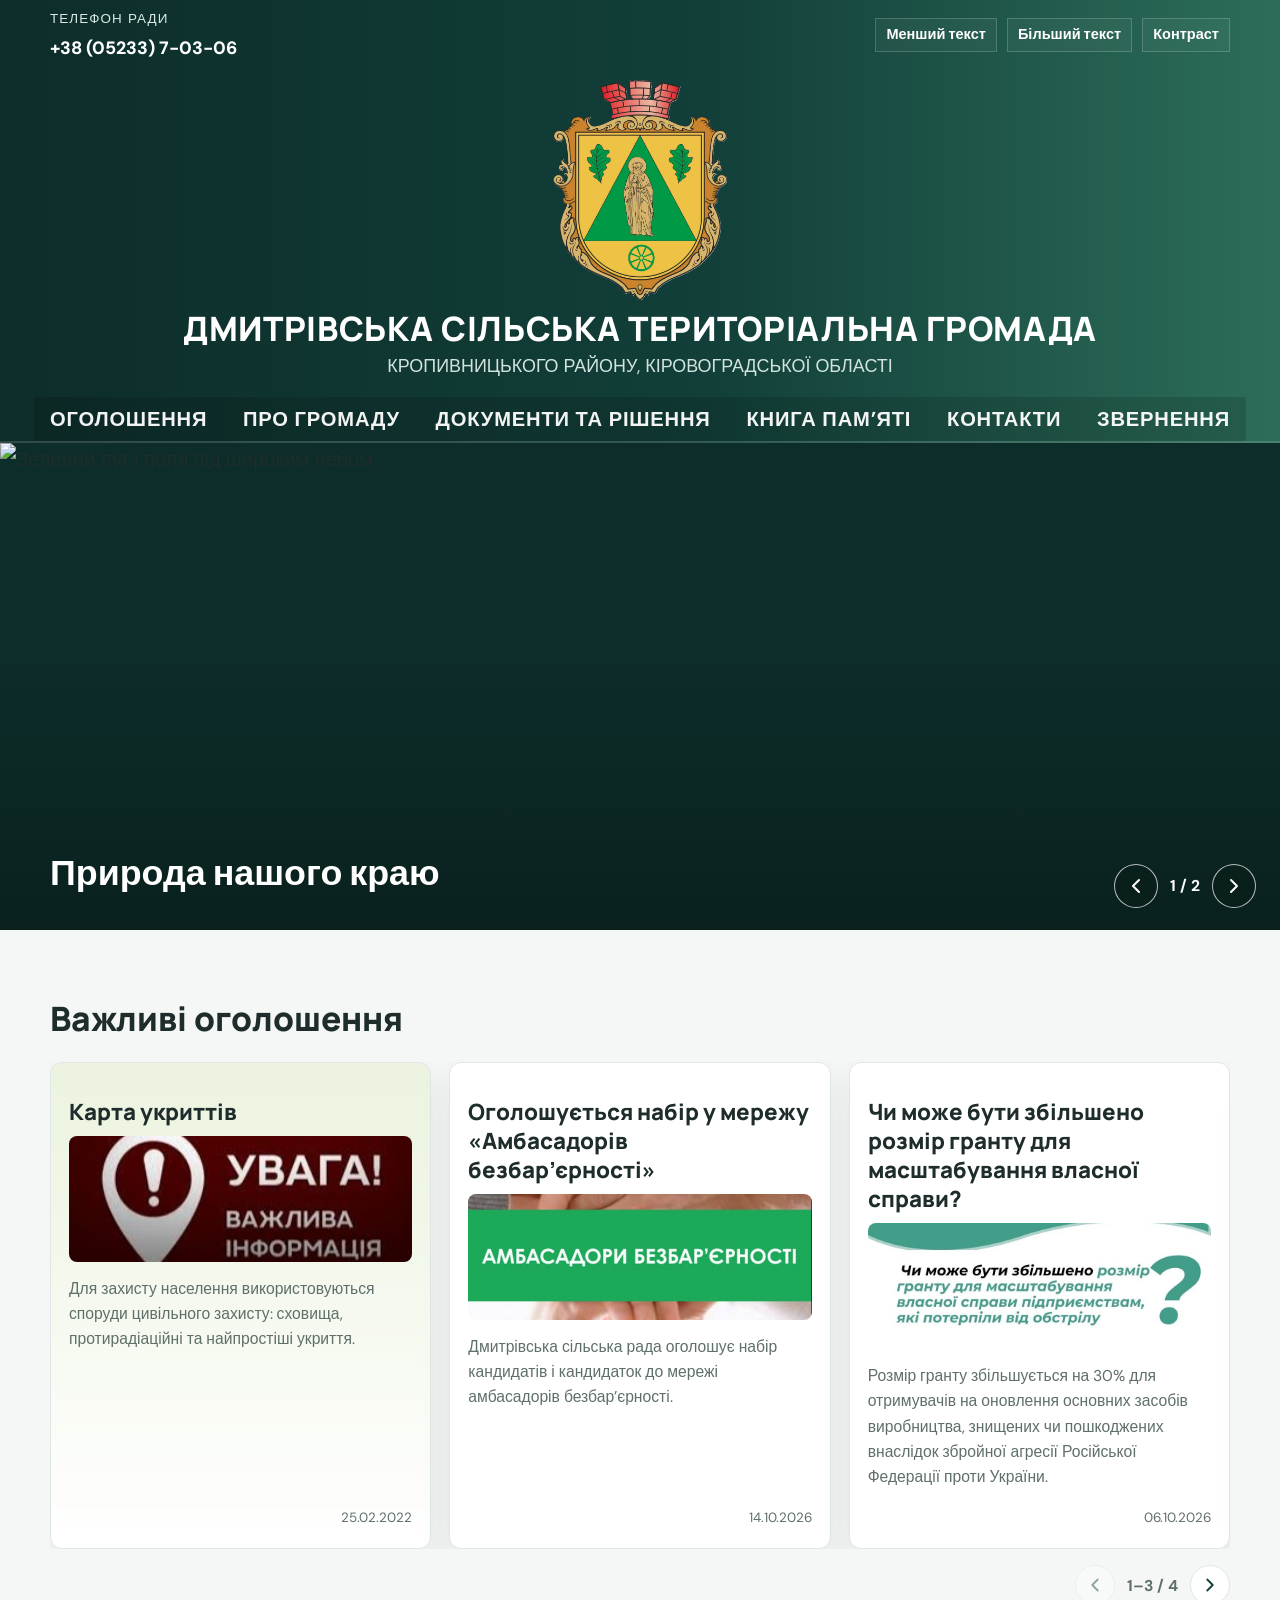
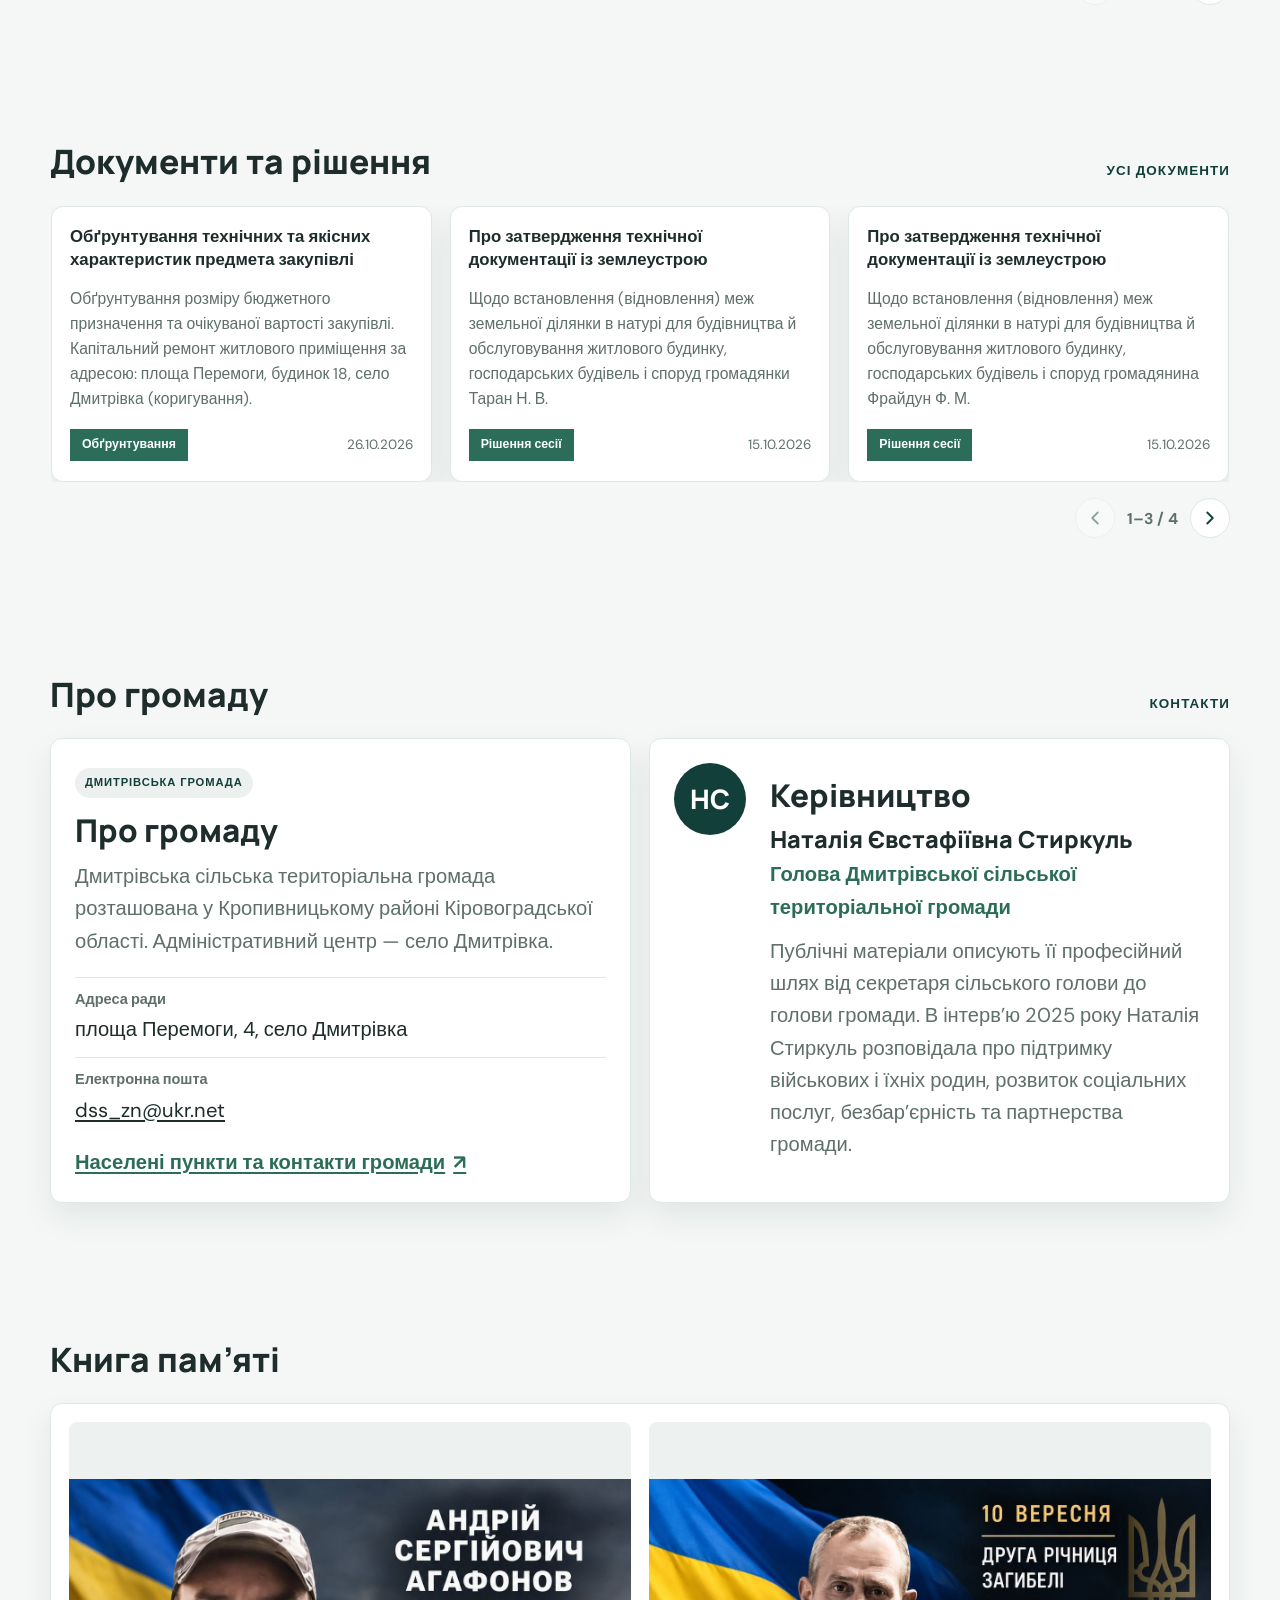
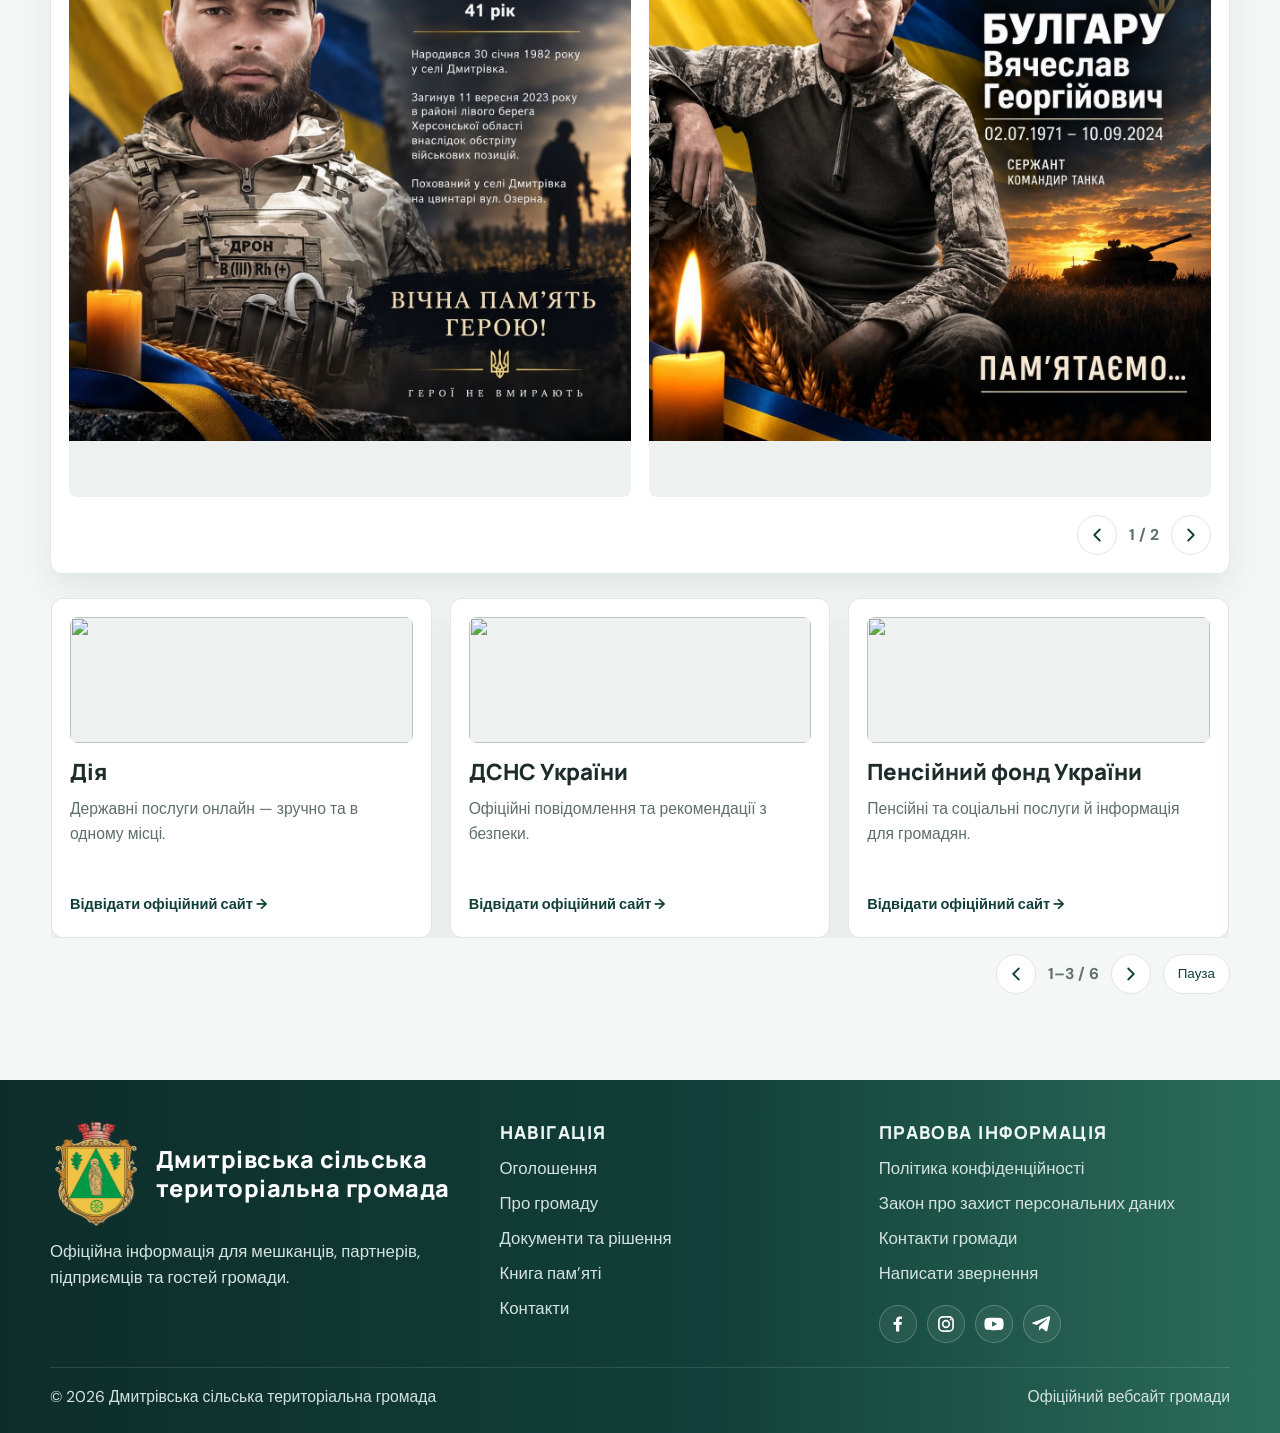
==== index.html @ 6356c4d6 "Update community website and contacts page Co-authored-by: Copilot <223556219+Copilot@users.noreply." ====
<!doctype html>
<html lang="uk">
<head>
  <meta charset="utf-8">
  <meta name="viewport" content="width=device-width, initial-scale=1">
  <meta name="theme-color" content="#123f39">
  <meta name="description" content="Офіційний вебсайт Дмитрівської сільської територіальної громади: новини, послуги, документи, звернення громадян та контакти.">
  <title>Дмитрівська сільська територіальна громада</title>
  <link rel="preconnect" href="https://fonts.googleapis.com">
  <link rel="preconnect" href="https://fonts.gstatic.com" crossorigin>
  <link href="https://fonts.googleapis.com/css2?family=DM+Sans:wght@400;500;700;800&family=Manrope:wght@700;800&display=swap" rel="stylesheet">
  <link rel="stylesheet" href="styles.css">
</head>
<body>
  <a class="skip-link" href="#main-content">Перейти до основного вмісту</a>

  <header class="site-header" role="banner">
    <div class="topbar" aria-label="Панель доступності та контактів">
      <div class="container topbar-inner">
        <div class="header-contact" aria-label="Контакти сільської ради">
          <small>Телефон ради</small>
          <a href="tel:+380523370306">+38 (05233) 7-03-06</a>
        </div>
        <div class="topbar-tools" aria-label="Налаштування доступності">
          <button class="topbar-btn" type="button" data-font-action="decrease" aria-label="Зменшити текст">Менший текст</button>
          <button class="topbar-btn" type="button" data-font-action="increase" aria-label="Збільшити текст">Більший текст</button>
          <button class="topbar-btn" type="button" data-contrast-toggle aria-label="Увімкнути або вимкнути контрастний режим" aria-pressed="false">Контраст</button>
        </div>
      </div>
    </div>

    <div class="container header-inner">
      <a class="brand" href="#main-content" aria-label="Головна сторінка Дмитрівської сільської територіальної громади">
        <img class="brand-logo" src="logo%203.png" alt="Герб Дмитрівської сільської територіальної громади">
        <span class="brand-text">
          <span class="brand-name">Дмитрівська сільська територіальна громада</span>
          <span class="brand-caption">Кропивницького району, Кіровоградської області</span>
        </span>
      </a>

      <nav class="main-nav" aria-label="Головна навігація" id="main-nav">
        <button class="nav-toggle" type="button" aria-expanded="false" aria-controls="site-menu" aria-label="Відкрити меню навігації">Меню</button>
        <ul class="nav-list" id="site-menu">
          <li><a href="#announcements">Оголошення</a></li>
          <li><a href="#about">Про громаду</a></li>
          <li><a href="#documents">Документи та рішення</a></li>
          <li><a href="#memory">Книга пам’яті</a></li>
          <li><a href="contacts.html">Контакти</a></li>
          <li><a href="mailto:dss_zn@ukr.net?subject=Звернення%20до%20громади">Звернення</a></li>
        </ul>
      </nav>
    </div>
  </header>

  <main id="main-content">
    <section class="photo-slider" aria-label="Фотографії природи" aria-roledescription="карусель">
      <div class="photo-slider-slides">
        <figure class="photo-slide" role="group" aria-roledescription="слайд" aria-label="1 з 2">
          <img src="https://images.unsplash.com/photo-1500382017468-9049fed747ef?auto=format&fit=crop&w=2400&q=85" alt="Зелений луг і поля під широким небом">
          <figcaption>Природа нашого краю</figcaption>
        </figure>
        <figure class="photo-slide" role="group" aria-roledescription="слайд" aria-label="2 з 2" hidden>
          <img src="https://images.unsplash.com/photo-1470770841072-f978cf4d019e?auto=format&fit=crop&w=2400&q=85" alt="Гірське озеро серед зелених схилів і лісу">
          <figcaption>Краєвиди України</figcaption>
        </figure>
      </div>
      <div class="photo-slider-controls">
        <button class="photo-slider-button" type="button" data-slide-direction="-1" aria-label="Попереднє фото">
          <svg viewBox="0 0 24 24" aria-hidden="true"><path d="m15 18-6-6 6-6"/></svg>
        </button>
        <span class="photo-slider-status" aria-live="polite">1 / 2</span>
        <button class="photo-slider-button" type="button" data-slide-direction="1" aria-label="Наступне фото">
          <svg viewBox="0 0 24 24" aria-hidden="true"><path d="m9 18 6-6-6-6"/></svg>
        </button>
      </div>
    </section>

    <section class="section" id="announcements" aria-labelledby="announcements-title">
      <div class="container">
        <div class="section-heading">
          <h2 id="announcements-title">Важливі оголошення</h2>
        </div>

        <div class="notice-carousel" role="region" aria-label="Важливі оголошення" aria-roledescription="карусель">
          <div class="notice-grid">
            <article class="notice-card featured" role="group" aria-roledescription="слайд" aria-label="Оголошення 1 з 4">
              <h3>Карта укриттів</h3>
              <img class="notice-image" src="Фото%20важливі%20оголошення/Карта%20укритів.png" alt="Важлива інформація про укриття">
              <p>Для захисту населення використовуються споруди цивільного захисту: сховища, протирадіаційні та найпростіші укриття.</p>
              <time class="notice-date" datetime="2022-02-25">25.02.2022</time>
            </article>

            <article class="notice-card" role="group" aria-roledescription="слайд" aria-label="Оголошення 2 з 4">
              <h3>Оголошується набір у мережу «Амбасадорів безбар’єрності»</h3>
              <img class="notice-image" src="Фото%20важливі%20оголошення/Амбасадори%20безбар%27єрності.png" alt="Амбасадори безбар’єрності">
              <p>Дмитрівська сільська рада оголошує набір кандидатів і кандидаток до мережі амбасадорів безбар’єрності.</p>
              <time class="notice-date" datetime="2026-10-14">14.10.2026</time>
            </article>

            <article class="notice-card" role="group" aria-roledescription="слайд" aria-label="Оголошення 3 з 4">
              <h3>Чи може бути збільшено розмір гранту для масштабування власної справи?</h3>
              <img class="notice-image" src="Фото%20важливі%20оголошення/Розмір%20гранту.png" alt="Інформація про збільшення розміру гранту">
              <p>Розмір гранту збільшується на 30% для отримувачів на оновлення основних засобів виробництва, знищених чи пошкоджених внаслідок збройної агресії Російської Федерації проти України.</p>
              <time class="notice-date" datetime="2026-10-06">06.10.2026</time>
            </article>

            <article class="notice-card" role="group" aria-roledescription="слайд" aria-label="Оголошення 4 з 4">
              <h3>З Днем учителя, дорогі освітяни!</h3>
              <img class="notice-image" src="Фото%20важливі%20оголошення/День%20учителя.png" alt="Освітяни громади до Дня вчителя">
              <p>Дякуємо за щоденну працю, професіоналізм, доброту, терпіння та турботу, які ви даруєте кожній дитині.</p>
              <time class="notice-date" datetime="2026-10-04">04.10.2026</time>
            </article>
          </div>
          <div class="notice-slider-controls" role="group" aria-label="Керування оголошеннями">
            <button class="notice-slider-button" type="button" data-notice-direction="-1" aria-label="Попередні оголошення">
              <svg viewBox="0 0 24 24" aria-hidden="true"><path d="m15 18-6-6 6-6"/></svg>
            </button>
            <span class="notice-slider-status" aria-live="polite"></span>
            <button class="notice-slider-button" type="button" data-notice-direction="1" aria-label="Наступні оголошення">
              <svg viewBox="0 0 24 24" aria-hidden="true"><path d="m9 18 6-6-6-6"/></svg>
            </button>
          </div>
        </div>
      </div>
    </section>

    <section class="section" id="documents" aria-labelledby="documents-title">
      <div class="container">
        <div class="section-heading">
          <h2 id="documents-title">Документи та рішення</h2>
          <a class="section-link" href="#document-list">Усі документи</a>
        </div>

        <div class="document-carousel" role="region" aria-label="Перелік документів та рішень" aria-roledescription="карусель">
          <div class="notice-grid document-grid" id="document-list">
            <article class="notice-card document-card">
              <h3>Обґрунтування технічних та якісних характеристик предмета закупівлі</h3>
              <p>Обґрунтування розміру бюджетного призначення та очікуваної вартості закупівлі. Капітальний ремонт житлового приміщення за адресою: площа Перемоги, будинок 18, село Дмитрівка (коригування).</p>
              <div class="document-card-footer">
                <span class="document-type">Обґрунтування</span>
                <time class="notice-date" datetime="2026-10-26">26.10.2026</time>
              </div>
            </article>

            <article class="notice-card document-card">
              <h3>Про затвердження технічної документації із землеустрою</h3>
              <p>Щодо встановлення (відновлення) меж земельної ділянки в натурі для будівництва й обслуговування житлового будинку, господарських будівель і споруд громадянки Таран Н. В.</p>
              <div class="document-card-footer">
                <span class="document-type">Рішення сесії</span>
                <time class="notice-date" datetime="2026-10-15">15.10.2026</time>
              </div>
            </article>

            <article class="notice-card document-card">
              <h3>Про затвердження технічної документації із землеустрою</h3>
              <p>Щодо встановлення (відновлення) меж земельної ділянки в натурі для будівництва й обслуговування житлового будинку, господарських будівель і споруд громадянина Фрайдун Ф. М.</p>
              <div class="document-card-footer">
                <span class="document-type">Рішення сесії</span>
                <time class="notice-date" datetime="2026-10-15">15.10.2026</time>
              </div>
            </article>

            <article class="notice-card document-card">
              <h3>Про затвердження технічної документації із землеустрою</h3>
              <p>Щодо встановлення (відновлення) меж земельної ділянки в натурі для будівництва й обслуговування житлового будинку, господарських будівель і споруд громадянина Ядвик А. О.</p>
              <div class="document-card-footer">
                <span class="document-type">Рішення сесії</span>
                <time class="notice-date" datetime="2026-10-15">15.10.2026</time>
              </div>
            </article>
          </div>
          <div class="notice-slider-controls" role="group" aria-label="Керування переліком документів">
            <button class="notice-slider-button" type="button" data-document-direction="-1" aria-label="Попередні документи">
              <svg viewBox="0 0 24 24" aria-hidden="true"><path d="m15 18-6-6 6-6"/></svg>
            </button>
            <span class="notice-slider-status" aria-live="polite" data-document-status></span>
            <button class="notice-slider-button" type="button" data-document-direction="1" aria-label="Наступні документи">
              <svg viewBox="0 0 24 24" aria-hidden="true"><path d="m9 18 6-6-6-6"/></svg>
            </button>
          </div>
        </div>
      </div>
    </section>

    <section class="section" id="about" aria-labelledby="about-title">
      <div class="container">
        <div class="section-heading">
          <h2 id="about-title">Про громаду</h2>
          <a class="section-link" href="contacts.html">Контакти</a>
        </div>

        <div class="lead-grid">
          <article class="lead-card community-card">
            <div class="lead-body">
              <span class="lead-badge">Дмитрівська громада</span>
              <h3>Про громаду</h3>
              <p>Дмитрівська сільська територіальна громада розташована у Кропивницькому районі Кіровоградської області. Адміністративний центр — село Дмитрівка.</p>
              <dl class="community-details">
                <div>
                  <dt>Адреса ради</dt>
                  <dd>площа Перемоги, 4, село Дмитрівка</dd>
                </div>
                <div>
                  <dt>Електронна пошта</dt>
                  <dd><a href="mailto:dss_zn@ukr.net">dss_zn@ukr.net</a></dd>
                </div>
              </dl>
              <a class="source-link" href="https://dmitrovka-otg.gov.ua/contacts" target="_blank" rel="noopener noreferrer">Населені пункти та контакти громади <span aria-hidden="true">↗</span></a>
            </div>
          </article>

          <article class="lead-card leader-card">
            <div class="leader-initials" aria-hidden="true">НС</div>
            <div class="lead-body">
              <h3>Керівництво</h3>
              <p class="leader-name">Наталія Євстафіївна Стиркуль</p>
              <p class="leader-title">Голова Дмитрівської сільської територіальної громади</p>
              <p>Публічні матеріали описують її професійний шлях від секретаря сільського голови до голови громади. В інтерв’ю 2025 року Наталія Стиркуль розповідала про підтримку військових і їхніх родин, розвиток соціальних послуг, безбар’єрність та партнерства громади.</p>
            </div>
          </article>
        </div>

      </div>
    </section>

    <section class="section memory-section" id="memory" aria-labelledby="memory-title">
      <div class="container">
        <div class="memory-content">
          <div class="section-heading">
            <h2 id="memory-title">Книга пам’яті</h2>
          </div>
          <div class="memory-carousel" role="region" aria-label="Книга пам’яті" aria-roledescription="карусель">
            <div class="memory-slides">
              <figure class="memory-slide" role="group" aria-roledescription="слайд" aria-label="1 з 4">
                <img src="Книга%20пам%27яті/Агафонов%20А.%20С..png?v=20261027" alt="Агафонов Андрій Сергійович — вічна пам’ять герою">
              </figure>
              <figure class="memory-slide" role="group" aria-roledescription="слайд" aria-label="2 з 4" hidden>
                <img src="Книга%20пам%27яті/Булгару%20В%20Г..png?v=20261027" alt="Булгару В’ячеслав Георгійович — пам’ятаємо">
              </figure>
              <figure class="memory-slide" role="group" aria-roledescription="слайд" aria-label="3 з 4" hidden>
                <img src="Книга%20пам%27яті/Лапковський%20Д.%20І..png?v=20261027" alt="Лапковський Дмитро Іванович — пам’ятаємо">
              </figure>
              <figure class="memory-slide" role="group" aria-roledescription="слайд" aria-label="4 з 4" hidden>
                <img src="Книга%20пам%27яті/Щур%20А.%20Л..png?v=20261027" alt="Щур Андрій Леонідович — світла пам’ять">
              </figure>
            </div>
            <div class="memory-controls" role="group" aria-label="Перемикання фотографій Книги пам’яті">
              <button class="memory-button" type="button" data-memory-direction="-1" aria-label="Попередня сторінка">
                <svg viewBox="0 0 24 24" aria-hidden="true"><path d="m15 18-6-6 6-6"/></svg>
              </button>
              <span class="memory-status" aria-live="polite">1 / 2</span>
              <button class="memory-button" type="button" data-memory-direction="1" aria-label="Наступна сторінка">
                <svg viewBox="0 0 24 24" aria-hidden="true"><path d="m9 18 6-6-6-6"/></svg>
              </button>
            </div>
          </div>
          <div class="public-service-carousel" role="region" aria-label="Державні організації та сервіси" aria-roledescription="карусель">
            <div class="notice-grid public-service-track">
              <a class="notice-card public-service-card" href="https://diia.gov.ua/" target="_blank" rel="noopener noreferrer" role="group" aria-label="1 з 4 — Дія">
                <img class="notice-image" src="https://images.unsplash.com/photo-1516321318423-f06f85e504b3?auto=format&fit=crop&w=700&q=80" alt="">
                <h3>Дія</h3>
                <p>Державні послуги онлайн — зручно та в одному місці.</p>
                <span class="public-service-link">Відвідати офіційний сайт →</span>
              </a>
              <a class="notice-card public-service-card" href="https://dsns.gov.ua/" target="_blank" rel="noopener noreferrer" role="group" aria-label="2 з 4 — ДСНС України">
                <img class="notice-image" src="https://images.unsplash.com/photo-1516937941344-00b4e0337589?auto=format&fit=crop&w=700&q=80" alt="">
                <h3>ДСНС України</h3>
                <p>Офіційні повідомлення та рекомендації з безпеки.</p>
                <span class="public-service-link">Відвідати офіційний сайт →</span>
              </a>
              <a class="notice-card public-service-card" href="https://www.pfu.gov.ua/" target="_blank" rel="noopener noreferrer" role="group" aria-label="3 з 4 — Пенсійний фонд України">
                <img class="notice-image" src="https://images.unsplash.com/photo-1529156069898-49953e39b3ac?auto=format&fit=crop&w=700&q=80" alt="">
                <h3>Пенсійний фонд України</h3>
                <p>Пенсійні та соціальні послуги й інформація для громадян.</p>
                <span class="public-service-link">Відвідати офіційний сайт →</span>
              </a>
              <a class="notice-card public-service-card" href="https://tax.gov.ua/" target="_blank" rel="noopener noreferrer" role="group" aria-label="4 з 4 — Державна податкова служба">
                <img class="notice-image" src="https://images.unsplash.com/photo-1554224155-6726b3ff858f?auto=format&fit=crop&w=700&q=80" alt="">
                <h3>Державна податкова служба</h3>
                <p>Податкова інформація та електронні сервіси для платників.</p>
                <span class="public-service-link">Відвідати офіційний сайт →</span>
              </a>
              <a class="notice-card public-service-card" href="https://mva.gov.ua/" target="_blank" rel="noopener noreferrer" role="group" aria-label="5 з 6 — Міністерство у справах ветеранів України">
                <img class="notice-image" src="https://images.unsplash.com/photo-1500530855697-b586d89ba3ee?auto=format&fit=crop&w=700&q=80" alt="">
                <h3>Міністерство у справах ветеранів України</h3>
                <p>Інформація про державну підтримку ветеранів та їхніх родин.</p>
                <span class="public-service-link">Відвідати офіційний сайт →</span>
              </a>
              <a class="notice-card public-service-card" href="https://dcz.gov.ua/" target="_blank" rel="noopener noreferrer" role="group" aria-label="6 з 6 — Державна служба зайнятості">
                <img class="notice-image" src="https://images.unsplash.com/photo-1521737711867-e3b97375f902?auto=format&fit=crop&w=700&q=80" alt="">
                <h3>Державна служба зайнятості</h3>
                <p>Послуги з працевлаштування, пошуку роботи та професійного навчання.</p>
                <span class="public-service-link">Відвідати офіційний сайт →</span>
              </a>
            </div>
            <div class="notice-slider-controls public-service-controls" role="group" aria-label="Керування стрічкою державних сервісів">
              <button class="notice-slider-button" type="button" data-public-service-direction="-1" aria-label="Попередні організації">
                <svg viewBox="0 0 24 24" aria-hidden="true"><path d="m15 18-6-6 6-6"/></svg>
              </button>
              <span class="notice-slider-status public-service-status" aria-live="off">1–3 / 6</span>
              <button class="notice-slider-button" type="button" data-public-service-direction="1" aria-label="Наступні організації">
                <svg viewBox="0 0 24 24" aria-hidden="true"><path d="m9 18 6-6-6-6"/></svg>
              </button>
              <button class="public-service-toggle" type="button" aria-label="Призупинити автоматичне перемикання" aria-pressed="false">Пауза</button>
            </div>
          </div>
        </div>
      </div>
    </section>

  </main>

  <footer class="site-footer" role="contentinfo">
    <div class="container">
      <div class="footer-main">
        <div>
          <div class="footer-brand">
            <img class="brand-logo" src="logo%203.png" alt="Герб Дмитрівської сільської територіальної громади">
            <div class="brand-text">
              <span class="brand-name">Дмитрівська сільська територіальна громада</span>
            </div>
          </div>
          <p class="footer-copy">Офіційна інформація для мешканців, партнерів, підприємців та гостей громади.</p>
        </div>

        <div>
          <h3 class="footer-title">Навігація</h3>
          <ul class="footer-list">
            <li><a href="#announcements">Оголошення</a></li>
            <li><a href="#about">Про громаду</a></li>
            <li><a href="#documents">Документи та рішення</a></li>
            <li><a href="#memory">Книга пам’яті</a></li>
            <li><a href="contacts.html">Контакти</a></li>
          </ul>
        </div>

        <div>
          <h3 class="footer-title">Правова інформація</h3>
          <ul class="footer-list">
            <li>Політика конфіденційності</li>
            <li>Закон про захист персональних даних</li>
            <li><a href="contacts.html">Контакти громади</a></li>
            <li><a href="mailto:dss_zn@ukr.net?subject=Звернення%20до%20громади">Написати звернення</a></li>
          </ul>
          <ul class="social-icons" aria-label="Соціальні мережі">
            <li>
              <a class="social-icon" href="https://www.facebook.com/DmytrivskaOTG/" aria-label="Facebook">
                <svg viewBox="0 0 24 24" aria-hidden="true"><path d="M13.5 21v-8.2h2.8l.4-3.2h-3.2V7.5c0-.9.3-1.6 1.6-1.6h1.7V3.1c-.3 0-1.4-.1-2.7-.1-2.7 0-4.5 1.6-4.5 4.6v2h-3v3.2h3V21h3.9z"/></svg>
              </a>
            </li>
            <li>
              <span class="social-icon" role="img" aria-label="Instagram">
                <svg class="instagram-mark" viewBox="0 0 24 24" aria-hidden="true"><rect x="3.5" y="3.5" width="17" height="17" rx="5" stroke="currentColor" stroke-width="2"/><circle cx="12" cy="12" r="4" stroke="currentColor" stroke-width="2"/><circle class="instagram-dot" cx="17.7" cy="6.5" r="1.2"/></svg>
              </span>
            </li>
            <li>
              <span class="social-icon" role="img" aria-label="YouTube">
                <svg viewBox="0 0 24 24" aria-hidden="true"><path d="M23 7.2a3 3 0 0 0-2.1-2.1C19 4.6 12 4.6 12 4.6s-7 0-8.9.5A3 3 0 0 0 1 7.2 31 31 0 0 0 .5 12a31 31 0 0 0 .5 4.8 3 3 0 0 0 2.1 2.1c1.9.5 8.9.5 8.9.5s7 0 8.9-.5a3 3 0 0 0 2.1-2.1 31 31 0 0 0 .5-4.8 31 31 0 0 0-.5-4.8zM9.7 15.4V8.6l5.9 3.4-5.9 3.4z"/></svg>
              </span>
            </li>
            <li>
              <span class="social-icon" role="img" aria-label="Telegram">
                <svg viewBox="0 0 24 24" aria-hidden="true"><path d="m21.7 4.4-3.3 15.3c-.2 1.1-.9 1.4-1.8.9l-5-3.7-2.4 2.3c-.3.3-.5.5-1 .5l.4-5.1 9.3-8.4c.4-.4-.1-.6-.6-.2L5.8 13.2.9 11.7c-1.1-.3-1.1-1.1.2-1.6L20.2 2.7c.9-.3 1.7.2 1.5 1.7z"/></svg>
              </span>
            </li>
          </ul>
        </div>
      </div>

      <div class="footer-bottom">
        <span>© 2026 Дмитрівська сільська територіальна громада</span>
        <span>Офіційний вебсайт громади</span>
      </div>
    </div>
  </footer>

  <script>
    (function () {
      const root = document.documentElement;
      const body = document.body;
      const fontButtons = document.querySelectorAll('[data-font-action]');
      const contrastButton = document.querySelector('[data-contrast-toggle]');
      const nav = document.querySelector('.main-nav');
      const menuToggle = document.querySelector('.nav-toggle');
      const photoSlides = document.querySelectorAll('.photo-slide');
      const photoSliderStatus = document.querySelector('.photo-slider-status');
      const photoSliderButtons = document.querySelectorAll('[data-slide-direction]');
      const noticeTrack = document.querySelector('.notice-grid');
      const noticeCards = noticeTrack.querySelectorAll('.notice-card');
      const noticeSliderStatus = document.querySelector('.notice-slider-status');
      const noticeSliderButtons = document.querySelectorAll('[data-notice-direction]');
      const documentTrack = document.querySelector('.document-grid');
      const documentCards = documentTrack.querySelectorAll('.document-card');
      const documentSliderStatus = document.querySelector('[data-document-status]');
      const documentSliderButtons = document.querySelectorAll('[data-document-direction]');
      const memorySlides = document.querySelectorAll('.memory-slide');
      const memoryStatus = document.querySelector('.memory-status');
      const memoryButtons = document.querySelectorAll('[data-memory-direction]');
      const publicServiceRibbon = document.querySelector('.public-service-carousel');
      const publicServiceTrack = document.querySelector('.public-service-track');
      const publicServiceSlides = publicServiceTrack.querySelectorAll('.public-service-card');
      const publicServiceStatus = document.querySelector('.public-service-status');
      const publicServiceButtons = document.querySelectorAll('[data-public-service-direction]');
      const publicServiceToggle = document.querySelector('.public-service-toggle');
      let activePhotoSlide = 0;
      let activeMemoryPage = 0;
      let activePublicServiceStart = 0;
      let publicServiceTimer = null;
      let publicServicePaused = window.matchMedia('(prefers-reduced-motion: reduce)').matches;
      let publicServiceInteractionPaused = false;
      const memorySlidesPerPage = 2;
      const memoryPageCount = Math.ceil(memorySlides.length / memorySlidesPerPage);

      let fontScale = Number.parseFloat(getComputedStyle(root).getPropertyValue('--font-scale'));
      const minScale = 0.9;
      const maxScale = 1.2;

      function applyFontScale() {
        root.style.setProperty('--font-scale', fontScale.toFixed(2));
      }

      fontButtons.forEach(function (button) {
        button.addEventListener('click', function () {
          const action = button.getAttribute('data-font-action');
          if (action === 'increase') {
            fontScale = Math.min(fontScale + 0.1, maxScale);
          } else {
            fontScale = Math.max(fontScale - 0.1, minScale);
          }
          applyFontScale();
        });
      });

      contrastButton.addEventListener('click', function () {
        const isEnabled = body.classList.toggle('contrast-mode');
        contrastButton.setAttribute('aria-pressed', String(isEnabled));
      });

      menuToggle.addEventListener('click', function () {
        const isExpanded = menuToggle.getAttribute('aria-expanded') === 'true';
        menuToggle.setAttribute('aria-expanded', String(!isExpanded));
        nav.classList.toggle('open', !isExpanded);
      });

      nav.querySelectorAll('.nav-list a').forEach(function (link) {
        link.addEventListener('click', function () {
          menuToggle.setAttribute('aria-expanded', 'false');
          nav.classList.remove('open');
        });
      });

      photoSliderButtons.forEach(function (button) {
        button.addEventListener('click', function () {
          const direction = Number(button.getAttribute('data-slide-direction'));
          activePhotoSlide = (activePhotoSlide + direction + photoSlides.length) % photoSlides.length;
          photoSlides.forEach(function (slide, index) {
            slide.hidden = index !== activePhotoSlide;
          });
          photoSliderStatus.textContent = (activePhotoSlide + 1) + ' / ' + photoSlides.length;
        });
      });

      function getNoticeSliderPosition() {
        const styles = getComputedStyle(noticeTrack);
        const gap = Number.parseFloat(styles.columnGap) || 0;
        const cardWidth = noticeCards[0].getBoundingClientRect().width;
        const step = cardWidth + gap;
        const visibleCount = Math.max(1, Math.floor((noticeTrack.clientWidth + gap) / step));
        const lastIndex = Math.max(0, noticeCards.length - visibleCount);
        const currentIndex = Math.min(lastIndex, Math.round(noticeTrack.scrollLeft / step));

        return { step, visibleCount, lastIndex, currentIndex };
      }

      function updateNoticeSlider() {
        const position = getNoticeSliderPosition();
        const lastVisibleIndex = Math.min(position.currentIndex + position.visibleCount, noticeCards.length);

        noticeSliderStatus.textContent = (position.currentIndex + 1) + '–' + lastVisibleIndex + ' / ' + noticeCards.length;
        noticeSliderButtons.forEach(function (button) {
          const direction = Number(button.getAttribute('data-notice-direction'));
          button.disabled = direction < 0 ? position.currentIndex === 0 : position.currentIndex === position.lastIndex;
        });
      }

      noticeSliderButtons.forEach(function (button) {
        button.addEventListener('click', function () {
          const position = getNoticeSliderPosition();
          const direction = Number(button.getAttribute('data-notice-direction'));
          const targetIndex = Math.max(0, Math.min(position.lastIndex, position.currentIndex + direction));
          const reducedMotion = window.matchMedia('(prefers-reduced-motion: reduce)').matches;

          noticeTrack.scrollTo({
            left: targetIndex * position.step,
            behavior: reducedMotion ? 'auto' : 'smooth'
          });
        });
      });

      noticeTrack.addEventListener('scroll', updateNoticeSlider);
      window.addEventListener('resize', updateNoticeSlider);
      updateNoticeSlider();

      function getDocumentSliderPosition() {
        const styles = getComputedStyle(documentTrack);
        const gap = Number.parseFloat(styles.columnGap) || 0;
        const cardWidth = documentCards[0].getBoundingClientRect().width;
        const step = cardWidth + gap;
        const visibleCount = Math.max(1, Math.floor((documentTrack.clientWidth + gap) / step));
        const lastIndex = Math.max(0, documentCards.length - visibleCount);
        const currentIndex = Math.min(lastIndex, Math.round(documentTrack.scrollLeft / step));

        return { step, visibleCount, lastIndex, currentIndex };
      }

      function updateDocumentSlider() {
        const position = getDocumentSliderPosition();
        const lastVisibleIndex = Math.min(position.currentIndex + position.visibleCount, documentCards.length);

        documentSliderStatus.textContent = (position.currentIndex + 1) + '–' + lastVisibleIndex + ' / ' + documentCards.length;
        documentSliderButtons.forEach(function (button) {
          const direction = Number(button.getAttribute('data-document-direction'));
          button.disabled = direction < 0 ? position.currentIndex === 0 : position.currentIndex === position.lastIndex;
        });
      }

      documentSliderButtons.forEach(function (button) {
        button.addEventListener('click', function () {
          const position = getDocumentSliderPosition();
          const direction = Number(button.getAttribute('data-document-direction'));
          const targetIndex = Math.max(0, Math.min(position.lastIndex, position.currentIndex + direction));
          const reducedMotion = window.matchMedia('(prefers-reduced-motion: reduce)').matches;

          documentTrack.scrollTo({
            left: targetIndex * position.step,
            behavior: reducedMotion ? 'auto' : 'smooth'
          });
        });
      });

      documentTrack.addEventListener('scroll', updateDocumentSlider);
      window.addEventListener('resize', updateDocumentSlider);
      updateDocumentSlider();

      function showMemoryPage(page) {
        activeMemoryPage = page;
        memorySlides.forEach(function (slide, index) {
          slide.hidden = Math.floor(index / memorySlidesPerPage) !== activeMemoryPage;
        });
        memoryStatus.textContent = (activeMemoryPage + 1) + ' / ' + memoryPageCount;
      }

      showMemoryPage(activeMemoryPage);

      memoryButtons.forEach(function (button) {
        button.addEventListener('click', function () {
          const direction = Number(button.getAttribute('data-memory-direction'));
          showMemoryPage((activeMemoryPage + direction + memoryPageCount) % memoryPageCount);
        });
      });

      function getPublicServicePosition() {
        const styles = getComputedStyle(publicServiceTrack);
        const gap = Number.parseFloat(styles.columnGap) || 0;
        const cardWidth = publicServiceSlides[0].getBoundingClientRect().width;
        const step = cardWidth + gap;
        const visibleCount = Math.max(1, Math.floor((publicServiceTrack.clientWidth + gap) / step));
        const lastIndex = Math.max(0, publicServiceSlides.length - visibleCount);
        const currentIndex = Math.min(lastIndex, Math.round(publicServiceTrack.scrollLeft / step));

        return { step, visibleCount, lastIndex, currentIndex };
      }

      function updatePublicServiceStatus() {
        const position = getPublicServicePosition();
        const lastVisibleIndex = Math.min(position.currentIndex + position.visibleCount, publicServiceSlides.length);
        activePublicServiceStart = position.currentIndex;
        publicServiceStatus.textContent = (position.currentIndex + 1) + '–' + lastVisibleIndex + ' / ' + publicServiceSlides.length;
      }

      function showPublicServiceSlide(index) {
        const position = getPublicServicePosition();
        activePublicServiceStart = Math.max(0, Math.min(position.lastIndex, index));
        const reducedMotion = window.matchMedia('(prefers-reduced-motion: reduce)').matches;

        publicServiceTrack.scrollTo({
          left: activePublicServiceStart * position.step,
          behavior: reducedMotion ? 'auto' : 'smooth'
        });
      }

      function updatePublicServiceTimer() {
        window.clearInterval(publicServiceTimer);
        publicServiceTimer = null;
        if (!publicServicePaused && !publicServiceInteractionPaused && !document.hidden) {
          publicServiceTimer = window.setInterval(function () {
            const position = getPublicServicePosition();
            showPublicServiceSlide(position.currentIndex === position.lastIndex ? 0 : position.currentIndex + position.visibleCount);
          }, 7000);
        }
      }

      function updatePublicServiceToggle() {
        publicServiceToggle.setAttribute('aria-pressed', String(publicServicePaused));
        publicServiceToggle.setAttribute(
          'aria-label',
          publicServicePaused ? 'Увімкнути автоматичне перемикання' : 'Призупинити автоматичне перемикання'
        );
        publicServiceToggle.textContent = publicServicePaused ? 'Продовжити' : 'Пауза';
      }

      publicServiceButtons.forEach(function (button) {
        button.addEventListener('click', function () {
          const position = getPublicServicePosition();
          const direction = Number(button.getAttribute('data-public-service-direction'));
          const pageCount = Math.ceil(publicServiceSlides.length / position.visibleCount);
          const currentPage = Math.round(position.currentIndex / position.visibleCount);
          const targetPage = (currentPage + direction + pageCount) % pageCount;
          const targetIndex = Math.min(targetPage * position.visibleCount, position.lastIndex);
          showPublicServiceSlide(targetIndex);
          updatePublicServiceTimer();
        });
      });

      publicServiceToggle.addEventListener('click', function () {
        publicServicePaused = !publicServicePaused;
        updatePublicServiceToggle();
        updatePublicServiceTimer();
      });

      publicServiceRibbon.addEventListener('mouseenter', function () {
        publicServiceInteractionPaused = true;
        updatePublicServiceTimer();
      });
      publicServiceRibbon.addEventListener('mouseleave', function () {
        publicServiceInteractionPaused = false;
        updatePublicServiceTimer();
      });
      publicServiceRibbon.addEventListener('focusin', function () {
        publicServiceInteractionPaused = true;
        updatePublicServiceTimer();
      });
      publicServiceRibbon.addEventListener('focusout', function (event) {
        if (!publicServiceRibbon.contains(event.relatedTarget)) {
          publicServiceInteractionPaused = false;
          updatePublicServiceTimer();
        }
      });
      document.addEventListener('visibilitychange', updatePublicServiceTimer);

      publicServiceTrack.addEventListener('scroll', updatePublicServiceStatus);
      window.addEventListener('resize', updatePublicServiceStatus);
      updatePublicServiceStatus();
      updatePublicServiceToggle();
      updatePublicServiceTimer();

    })();
  </script>
</body>
</html>
---- styles.css ----
:root {
  --bg: #f4f7f6;
  --bg-soft: #edf2f1;
  --surface: #ffffff;
  --surface-alt: #f7faf9;
  --primary: #123f39;
  --primary-deep: #0d2d2a;
  --secondary: #2c6d5a;
  --accent: #d6e8a3;
  --accent-deep: #9bbd47;
  --text: #1e2d2b;
  --muted: #5f6f6a;
  --line: #dfe8e4;
  --shadow: 0 14px 32px rgba(17, 44, 39, 0.08);
  --radius: 12px;
  --focus-ring: #ffce4a;
  --font-scale: 1.12;
}

body.contrast-mode {
  --bg: #000000;
  --bg-soft: #0b0b0b;
  --surface: #111111;
  --surface-alt: #171717;
  --primary: #ffffff;
  --primary-deep: #ffffff;
  --secondary: #ffff00;
  --accent: #ffff00;
  --accent-deep: #ffeb3b;
  --text: #ffffff;
  --muted: #f0f0f0;
  --line: #ffffff;
  --shadow: none;
}

* { box-sizing: border-box; }
html { scroll-behavior: smooth; }
body {
  margin: 0;
  font-family: "DM Sans", sans-serif;
  background: var(--bg);
  color: var(--text);
  line-height: 1.6;
  font-size: calc(18px * var(--font-scale));
}

img { max-width: 100%; display: block; }
a { color: inherit; text-decoration: none; }
button, input { font: inherit; }
svg { display: block; }

:focus-visible {
  outline: 3px solid var(--focus-ring);
  outline-offset: 3px;
  border-radius: 8px;
}

.skip-link {
  position: absolute;
  left: 16px;
  top: -56px;
  background: var(--primary);
  color: #fff;
  padding: 12px 18px;
  border-radius: 0 0 10px 10px;
  z-index: 200;
  transition: top .2s ease;
}
.skip-link:focus { top: 0; }

.container {
  width: min(1180px, calc(100% - 32px));
  margin: 0 auto;
}

.topbar {
  background: transparent;
  color: #edf7f4;
}
.topbar-inner {
  min-height: 44px;
  display: flex;
  align-items: center;
  justify-content: space-between;
  gap: 18px;
  padding-block: 8px;
}
.topbar-tools {
  display: flex;
  align-items: center;
  gap: 10px;
  flex-wrap: wrap;
  margin-left: auto;
}
.topbar-btn {
  border: 1px solid rgba(255,255,255,0.18);
  background: rgba(255,255,255,0.04);
  color: #fff;
  min-height: 34px;
  padding: 0 10px;
  cursor: pointer;
  font-weight: 700;
  font-size: calc(13px * var(--font-scale));
}
.topbar-btn[aria-pressed="true"] {
  background: var(--accent);
  color: var(--primary-deep);
  border-color: var(--accent);
}

.site-header {
  background: linear-gradient(90deg, var(--primary-deep) 0%, var(--primary) 55%, var(--secondary) 100%);
  border-bottom: 2px solid rgba(255,255,255,0.14);
}
.header-inner {
  display: grid;
  grid-template-columns: minmax(0, 1fr);
  grid-template-rows: auto auto;
  align-items: center;
  gap: 16px;
  padding-top: 10px;
}
.brand {
  display: flex;
  align-items: center;
  gap: 16px;
  min-width: 0;
}
.brand-logo {
  width: 92px;
  height: 104px;
  object-fit: contain;
  flex: 0 0 92px;
}
.brand-text {
  display: grid;
  gap: 4px;
  min-width: 0;
}
.brand-name {
  font: 800 calc(21px * var(--font-scale))/1.2 "Manrope", sans-serif;
  color: #fff;
  letter-spacing: 0.02em;
}
.brand-caption {
  color: #d1e4de;
  font-size: calc(15px * var(--font-scale));
}
.site-header .brand {
  grid-column: 1;
  flex-direction: column;
  justify-self: center;
  gap: 8px;
  width: 100%;
}
.site-header .brand-logo {
  width: 190px;
  height: 220px;
  flex: 0 0 auto;
}
.site-header .brand-text {
  width: 100%;
  text-align: center;
}
.site-header .brand-name {
  font-size: calc(30px * var(--font-scale));
  text-transform: uppercase;
}
.site-header .brand-caption {
  font-size: calc(16px * var(--font-scale));
}
.site-header .brand-caption {
  text-transform: uppercase;
}

.main-nav {
  grid-column: 1 / -1;
  grid-row: 2;
  width: calc(100% + 32px);
  margin-inline: -16px;
  padding-inline: 16px;
  background: rgba(0, 0, 0, 0.14);
}
.nav-toggle {
  display: none;
  border: 1px solid rgba(255,255,255,0.18);
  background: transparent;
  color: #fff;
  min-height: 48px;
  min-width: 52px;
  padding: 0 12px;
  cursor: pointer;
  font-weight: 700;
  font-size: calc(18px * var(--font-scale));
}
.nav-list {
  list-style: none;
  margin: 0;
  padding: 0;
  display: flex;
  align-items: center;
  justify-content: space-between;
  gap: clamp(12px, 2vw, 28px);
  flex-wrap: wrap;
  min-height: 44px;
}
.nav-list a {
  color: rgba(255,255,255,0.95);
  font-size: calc(18px * var(--font-scale));
  font-weight: 700;
  text-transform: uppercase;
  letter-spacing: 0.04em;
}
.nav-list a:hover { color: var(--accent); }

.header-contact {
  display: grid;
  gap: 4px;
  text-align: left;
  white-space: nowrap;
}
.header-contact small {
  color: #dbeae6;
  font-size: calc(12px * var(--font-scale));
  letter-spacing: 0.08em;
  text-transform: uppercase;
}
.header-contact a {
  color: #fff;
  font-weight: 800;
  font-size: calc(16px * var(--font-scale));
}

.eyebrow {
  display: flex;
  align-items: center;
  gap: 10px;
  margin: 0 0 16px;
  color: var(--accent);
  font-size: calc(11px * var(--font-scale));
  font-weight: 800;
  letter-spacing: 0.14em;
  text-transform: uppercase;
}
.eyebrow::before {
  content: "";
  display: block;
  width: 28px;
  height: 2px;
  background: currentColor;
}
h1, h2, h3 { margin-top: 0; }
h1 {
  font: 800 calc(clamp(38px, 5vw, 64px) * var(--font-scale))/1.08 "Manrope", sans-serif;
  margin-bottom: 18px;
  max-width: 620px;
}
.button {
  display: inline-flex;
  align-items: center;
  justify-content: center;
  min-height: 48px;
  padding: 0 18px;
  border: 1px solid transparent;
  background: var(--accent);
  color: var(--primary-deep);
  font-weight: 800;
  border-radius: 10px;
  transition: transform .2s ease, box-shadow .2s ease;
}
.button:hover {
  transform: translateY(-2px);
  box-shadow: 0 10px 20px rgba(31, 76, 63, 0.2);
}
.button.secondary {
  background: transparent;
  border-color: rgba(255,255,255,0.5);
  color: #fff;
}
.button.secondary:hover { background: rgba(255,255,255,0.06); }

.photo-slider {
  position: relative;
  width: 100%;
  background: var(--primary-deep);
}
.photo-slide {
  position: relative;
  height: clamp(280px, 38vw, 520px);
  margin: 0;
  overflow: hidden;
}
.photo-slide[hidden] { display: none; }
.photo-slide::after {
  position: absolute;
  inset: 45% 0 0;
  background: linear-gradient(transparent, rgba(8, 28, 25, 0.72));
  content: "";
}
.photo-slide img {
  width: 100%;
  height: 100%;
  object-fit: cover;
}
.photo-slide figcaption {
  position: absolute;
  z-index: 1;
  right: max(24px, calc((100% - 1180px) / 2));
  bottom: 28px;
  left: max(24px, calc((100% - 1180px) / 2));
  color: #fff;
  font-size: calc(clamp(20px, 3vw, 32px) * var(--font-scale));
  font-weight: 800;
}
.photo-slider-controls {
  position: absolute;
  z-index: 2;
  right: 24px;
  bottom: 22px;
  display: flex;
  align-items: center;
  gap: 12px;
}
.photo-slider-button {
  display: grid;
  width: 44px;
  height: 44px;
  place-items: center;
  border: 1px solid rgba(255,255,255,0.7);
  border-radius: 50%;
  background: rgba(8, 28, 25, 0.5);
  color: #fff;
  cursor: pointer;
}
.photo-slider-button:hover { background: var(--primary); }
.photo-slider-button svg {
  width: 24px;
  height: 24px;
  fill: none;
  stroke: currentColor;
  stroke-linecap: round;
  stroke-linejoin: round;
  stroke-width: 2;
}
.photo-slider-status {
  color: #fff;
  font-size: calc(14px * var(--font-scale));
  font-weight: 700;
}

.section {
  padding-block: 68px;
}
.section-heading {
  display: flex;
  align-items: end;
  justify-content: space-between;
  gap: 20px;
  margin-bottom: 24px;
}
.section-heading h2 {
  font: 800 calc(30px * var(--font-scale))/1.2 "Manrope", sans-serif;
  margin: 0;
}
.section-link {
  font-size: calc(12px * var(--font-scale));
  font-weight: 800;
  letter-spacing: 0.08em;
  text-transform: uppercase;
  color: var(--primary);
}
.section-link:hover { color: var(--secondary); }

.notice-grid {
  display: grid;
  gap: 18px;
}
.notice-carousel { min-width: 0; }
.notice-grid {
  display: flex;
  gap: 18px;
  overflow-x: auto;
  scrollbar-width: none;
  scroll-snap-type: x mandatory;
  scroll-behavior: smooth;
}
.notice-grid::-webkit-scrollbar { display: none; }
.notice-card {
  flex: 0 0 calc((100% - 36px) / 3);
  scroll-snap-align: start;
  display: flex;
  flex-direction: column;
  background: var(--surface);
  border: 1px solid var(--line);
  border-radius: var(--radius);
  box-shadow: var(--shadow);
  padding: 18px 18px 20px;
}
.notice-image {
  display: block;
  width: 100%;
  height: 126px;
  margin: 0 0 14px;
  border-radius: 8px;
  object-fit: cover;
  background: var(--bg-soft);
}
.notice-slider-controls {
  display: flex;
  justify-content: flex-end;
  align-items: center;
  gap: 12px;
  margin-top: 16px;
}
.notice-slider-button {
  display: grid;
  width: 40px;
  height: 40px;
  place-items: center;
  border: 1px solid var(--line);
  border-radius: 50%;
  background: var(--surface);
  color: var(--primary);
  cursor: pointer;
}
.notice-slider-button:hover:not(:disabled) {
  background: var(--primary);
  color: #fff;
}
.notice-slider-button:disabled {
  opacity: 0.45;
  cursor: not-allowed;
}
.notice-slider-button svg {
  width: 22px;
  height: 22px;
  fill: none;
  stroke: currentColor;
  stroke-linecap: round;
  stroke-linejoin: round;
  stroke-width: 2;
}
.notice-slider-status {
  color: var(--muted);
  font-size: calc(14px * var(--font-scale));
  font-weight: 700;
}
.notice-card.featured {
  background: linear-gradient(180deg, rgba(214,232,163,0.28), rgba(255,255,255,1));
}
.notice-card h3 {
  margin: 16px 0 10px;
  font: 800 calc(20px * var(--font-scale))/1.3 "Manrope", sans-serif;
}
.notice-card p {
  margin: 0 0 18px;
  color: var(--muted);
  font-size: calc(14px * var(--font-scale));
}
.notice-date {
  display: block;
  margin-top: auto;
  color: var(--muted);
  font-size: calc(12px * var(--font-scale));
  text-align: right;
}

.document-carousel { min-width: 0; }
.document-grid { margin-inline: 1px; }
.document-card h3 {
  margin: 0 0 14px;
  font: 600 calc(15px * var(--font-scale))/1.4 "DM Sans", sans-serif;
}
.document-card p { flex: 1; }
.document-card-footer {
  display: flex;
  justify-content: space-between;
  align-items: center;
  gap: 12px;
  margin-top: auto;
}
.document-type {
  display: inline-flex;
  align-items: center;
  min-height: 32px;
  padding: 5px 12px;
  background: var(--secondary);
  color: #fff;
  font-size: calc(11px * var(--font-scale));
  font-weight: 700;
  text-align: center;
}
.document-card .notice-date { margin: 0; }

.lead-grid {
  display: grid;
  grid-template-columns: repeat(2, minmax(0, 1fr));
  gap: 18px;
}
.lead-card {
  background: var(--surface);
  border: 1px solid var(--line);
  border-radius: var(--radius);
  box-shadow: var(--shadow);
}
.community-card {
  display: flex;
}
.leader-card {
  position: relative;
  overflow: hidden;
}
.lead-body {
  padding: 24px;
}
.lead-badge {
  display: inline-flex;
  align-items: center;
  padding: 6px 10px;
  background: rgba(18,63,57,0.08);
  color: var(--primary);
  border-radius: 999px;
  font-size: calc(10px * var(--font-scale));
  letter-spacing: 0.08em;
  font-weight: 800;
  text-transform: uppercase;
}
.lead-body h3 {
  margin: 14px 0 10px;
  font: 800 calc(28px * var(--font-scale))/1.2 "Manrope", sans-serif;
}
.lead-body p {
  margin: 0;
  color: var(--muted);
}
.community-details {
  display: grid;
  gap: 12px;
  margin: 20px 0;
}
.community-details > div {
  padding-top: 10px;
  border: 1px solid var(--line);
  border-width: 1px 0 0;
}
.community-details dt {
  color: var(--muted);
  font-size: calc(13px * var(--font-scale));
  font-weight: 700;
}
.community-details dd {
  margin: 2px 0 0;
}
.community-details a {
  text-decoration: underline;
  text-underline-offset: 3px;
}
.leader-card .lead-body {
  padding-left: 120px;
}
.leader-initials {
  position: absolute;
  top: 24px;
  left: 24px;
  display: grid;
  width: 72px;
  height: 72px;
  place-items: center;
  border-radius: 50%;
  background: var(--primary);
  color: var(--surface);
  font: 800 calc(24px * var(--font-scale))/1 "Manrope", sans-serif;
}
.lead-body .leader-title {
  margin: 0 0 12px;
  color: var(--secondary);
  font-weight: 700;
}
.lead-body .leader-name {
  margin: 0 0 4px;
  color: var(--text);
  font: 800 calc(21px * var(--font-scale))/1.25 "Manrope", sans-serif;
}
.source-link {
  display: inline-flex;
  align-items: center;
  gap: 8px;
  color: var(--secondary);
  font-weight: 700;
  text-decoration: underline;
  text-underline-offset: 3px;
}
.memory-content { width: 100%; }
.memory-carousel {
  overflow: hidden;
  border: 1px solid var(--line);
  border-radius: var(--radius);
  background: var(--surface);
  box-shadow: var(--shadow);
}
.memory-slides {
  display: grid;
  grid-template-columns: repeat(2, minmax(0, 1fr));
  gap: 18px;
  padding: 18px;
}
.memory-slide {
  display: grid;
  aspect-ratio: 5 / 6;
  margin: 0;
  place-items: center;
  background: var(--bg-soft);
  border-radius: 8px;
}
.memory-slide[hidden] { display: none; }
.memory-slide img {
  display: block;
  width: 100%;
  height: 100%;
  object-fit: contain;
}
.memory-controls {
  display: flex;
  justify-content: flex-end;
  align-items: center;
  gap: 12px;
  padding: 0 18px 18px;
}
.memory-button {
  display: grid;
  width: 40px;
  height: 40px;
  place-items: center;
  border: 1px solid var(--line);
  border-radius: 50%;
  background: var(--surface);
  color: var(--primary);
  cursor: pointer;
}
.memory-button:hover {
  background: var(--primary);
  color: #fff;
}
.memory-button svg {
  width: 22px;
  height: 22px;
  fill: none;
  stroke: currentColor;
  stroke-linecap: round;
  stroke-linejoin: round;
  stroke-width: 2;
}
.memory-status {
  color: var(--muted);
  font-size: calc(14px * var(--font-scale));
  font-weight: 700;
}
.public-service-carousel {
  min-width: 0;
  margin-top: 24px;
}
.public-service-track { margin-inline: 1px; }
.public-service-card {
  color: var(--text);
  text-decoration: none;
}
.public-service-card h3 { margin-top: 0; }
.public-service-card p { flex: 1; }
.public-service-link {
  margin-top: auto;
  color: var(--primary);
  font-size: calc(13px * var(--font-scale));
  font-weight: 700;
}
.public-service-card:hover .public-service-link { text-decoration: underline; }
.public-service-toggle {
  min-height: 40px;
  padding-inline: 14px;
  border: 1px solid var(--line);
  border-radius: 999px;
  background: var(--surface);
  color: var(--primary);
  cursor: pointer;
  font: inherit;
  font-size: calc(12px * var(--font-scale));
}
.public-service-toggle:hover { background: var(--bg-soft); }
.site-footer {
  margin-top: 18px;
  background: linear-gradient(90deg, var(--primary-deep) 0%, var(--primary) 55%, var(--secondary) 100%);
  color: #edf7f4;
  padding-block: 42px 24px;
}
.footer-main {
  display: grid;
  grid-template-columns: 1.2fr 1fr 1fr;
  gap: 28px;
  padding-bottom: 24px;
  border-bottom: 1px solid rgba(255,255,255,0.12);
}
.footer-brand {
  display: flex;
  gap: 14px;
  align-items: center;
  margin-bottom: 12px;
}
.footer-brand .brand-name,
.footer-brand .brand-caption {
  color: #fff;
}
.footer-copy {
  color: #d4e3df;
  font-size: calc(15px * var(--font-scale));
  margin: 0;
}
.footer-title {
  margin: 0 0 12px;
  font: 800 calc(16px * var(--font-scale))/1.2 "Manrope", sans-serif;
  text-transform: uppercase;
  letter-spacing: 0.08em;
}
.footer-list {
  list-style: none;
  margin: 0;
  padding: 0;
  display: grid;
  gap: 8px;
}
.footer-list a,
.footer-list li {
  color: #d4e3df;
  font-size: calc(15px * var(--font-scale));
}
.footer-list a:hover { color: var(--accent); }
.social-icons {
  display: flex;
  gap: 10px;
  list-style: none;
  margin: 18px 0 0;
  padding: 0;
}
.social-icon {
  display: grid;
  width: 38px;
  height: 38px;
  place-items: center;
  border: 1px solid rgba(255,255,255,0.22);
  border-radius: 50%;
  color: #fff;
  background: rgba(255,255,255,0.06);
}
.social-icon svg {
  width: 20px;
  height: 20px;
  fill: currentColor;
}
.social-icon .instagram-mark { fill: none; }
.social-icon .instagram-dot { fill: currentColor; stroke: none; }
.footer-bottom {
  display: flex;
  justify-content: space-between;
  align-items: center;
  gap: 14px;
  flex-wrap: wrap;
  padding-top: 16px;
  color: #d4e3df;
  font-size: calc(14px * var(--font-scale));
}

@media (max-width: 980px) {
  .header-inner {
    grid-template-columns: 1fr;
    grid-template-rows: auto auto;
    justify-items: center;
    padding-bottom: 14px;
  }
  .site-header .brand { grid-column: 1; grid-row: 1; }
  .nav-toggle { display: inline-flex; }
  .main-nav {
    grid-column: 1;
    grid-row: 2;
    width: 100%;
    text-align: center;
    margin-inline: 0;
    padding: 8px 12px;
  }
  .nav-list {
    display: none;
    flex-direction: column;
    align-items: center;
    background: rgba(255,255,255,0.04);
    padding: 12px 14px;
    margin-top: 12px;
  }
  .main-nav.open .nav-list { display: flex; }
  .lead-grid,
  .footer-main {
    grid-template-columns: 1fr;
  }
  .notice-card { flex-basis: calc((100% - 18px) / 2); }
  .cta-actions { justify-content: flex-start; }
}

@media (max-width: 640px) {
  .topbar-inner { flex-wrap: wrap; }
  .site-header .brand { justify-self: center; }
  .site-header .brand-logo { width: 160px; height: 190px; }
  .site-header .brand-name { font-size: calc(26px * var(--font-scale)); }
  .site-header .brand-caption { font-size: calc(16px * var(--font-scale)); }
  .button { width: 100%; }
  .notice-card { flex-basis: 100%; }
  .leader-card .lead-body {
    padding: 116px 20px 20px;
  }
  .section-heading {
    flex-direction: column;
    align-items: flex-start;
  }
  .photo-slide { height: 280px; }
  .photo-slide figcaption { right: 150px; bottom: 28px; left: 16px; }
  .photo-slider-controls { right: 12px; bottom: 16px; gap: 8px; }
  .photo-slider-button { width: 38px; height: 38px; }
  .footer-bottom { flex-direction: column; align-items: flex-start; }
  .public-service-controls { flex-wrap: wrap; }
}

@media (prefers-reduced-motion: reduce) {
  .notice-grid { scroll-behavior: auto; }
}
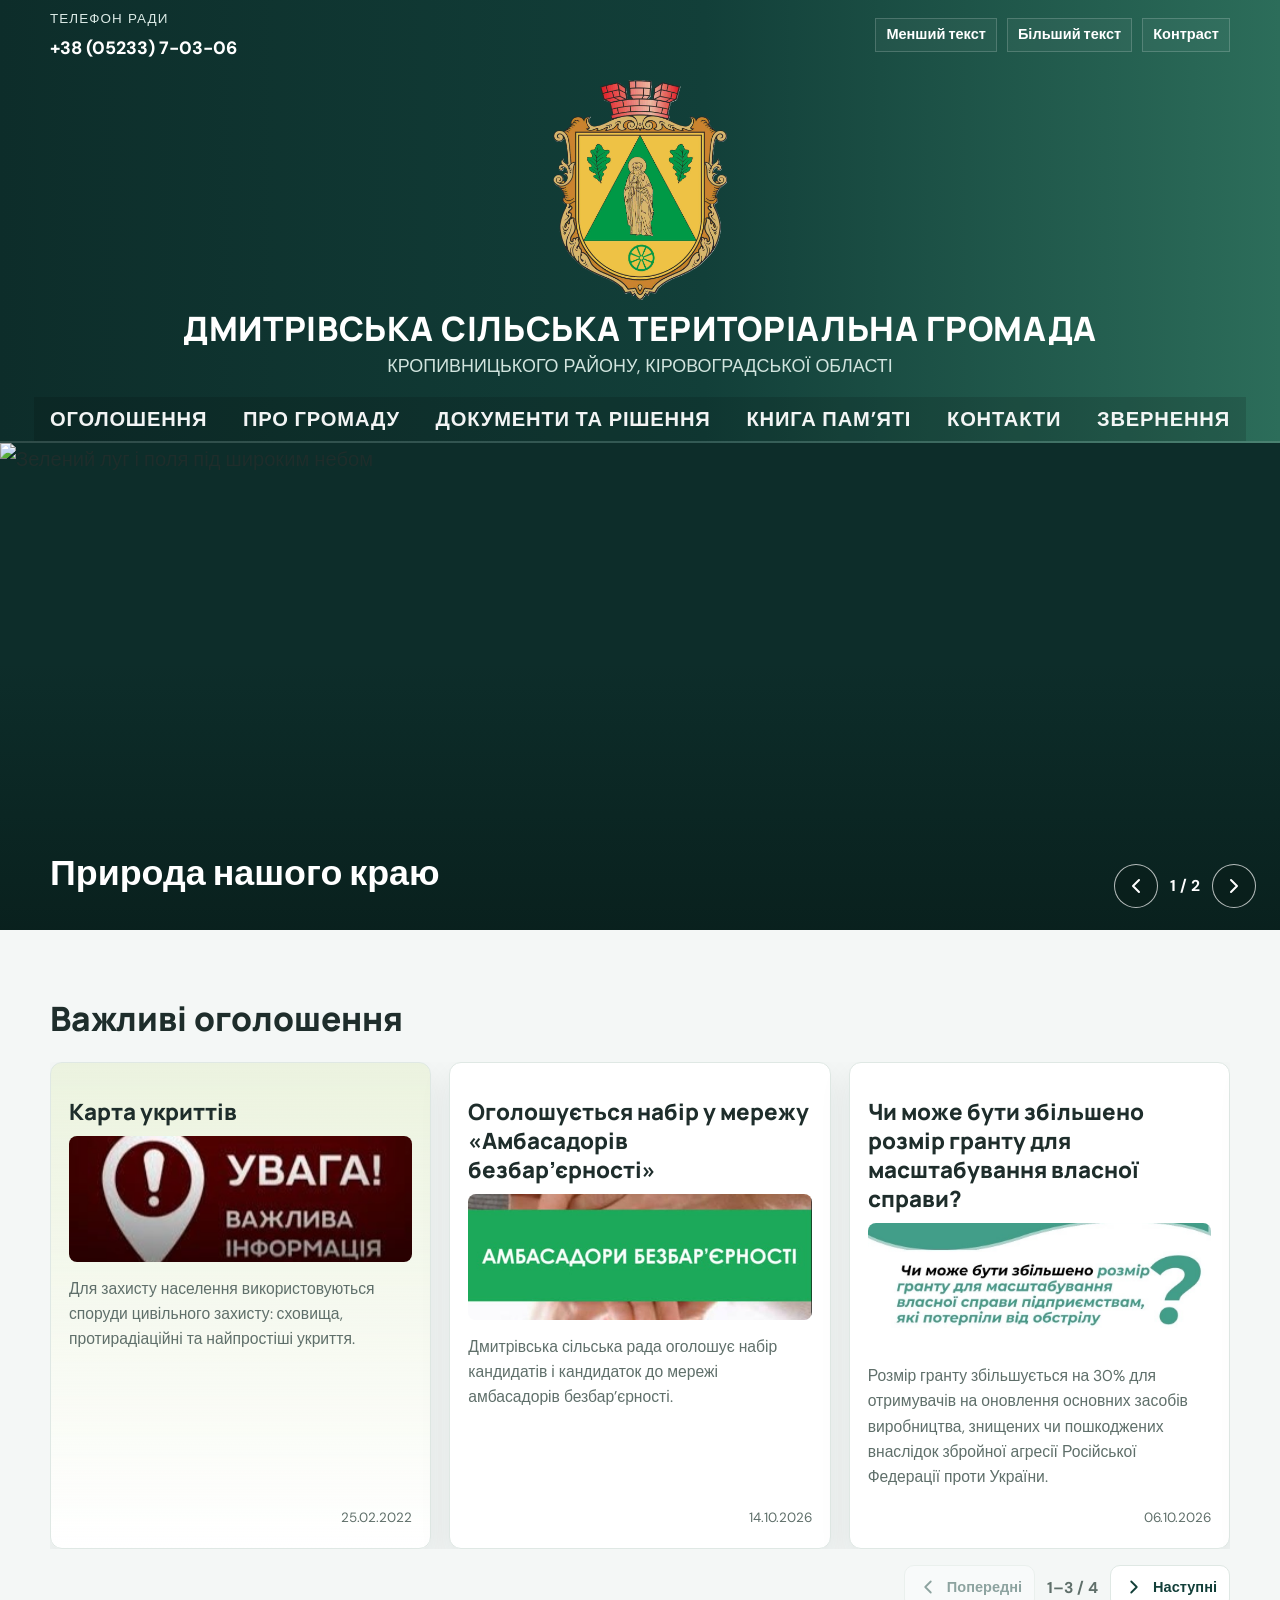
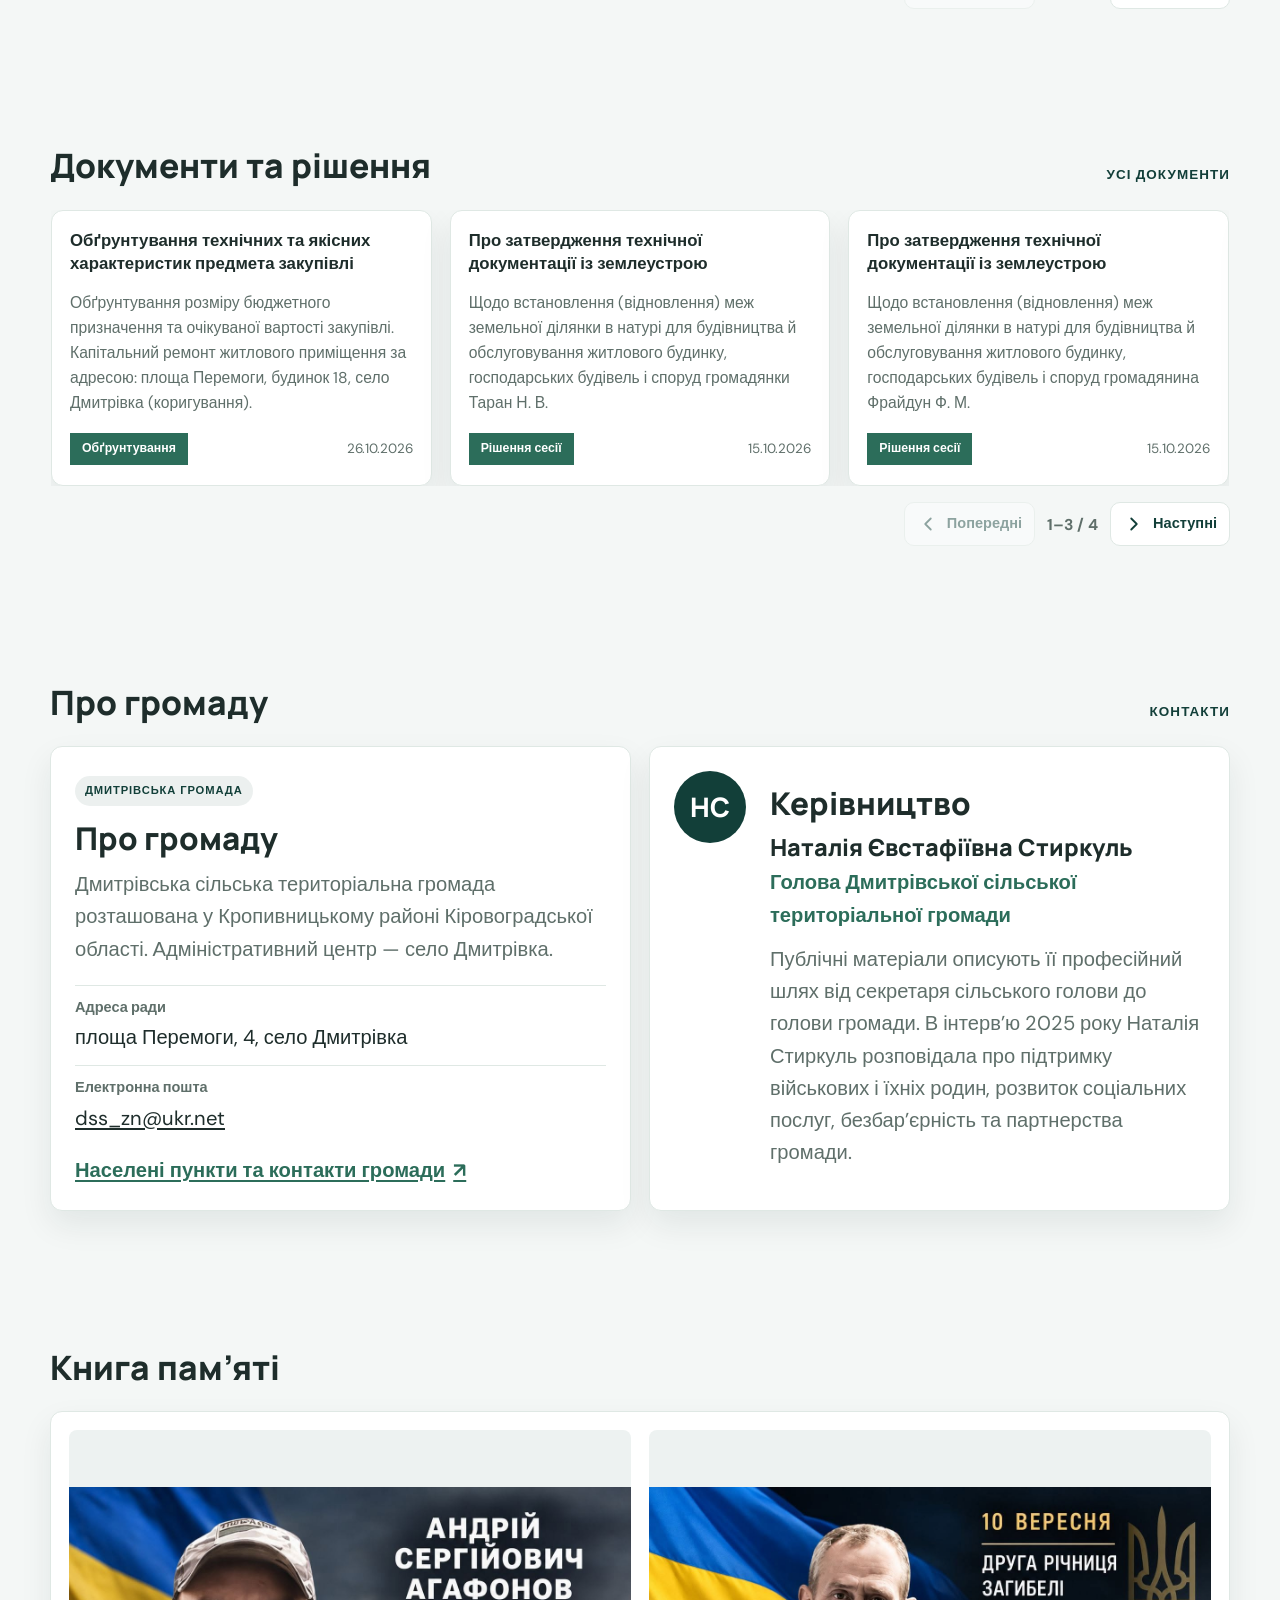
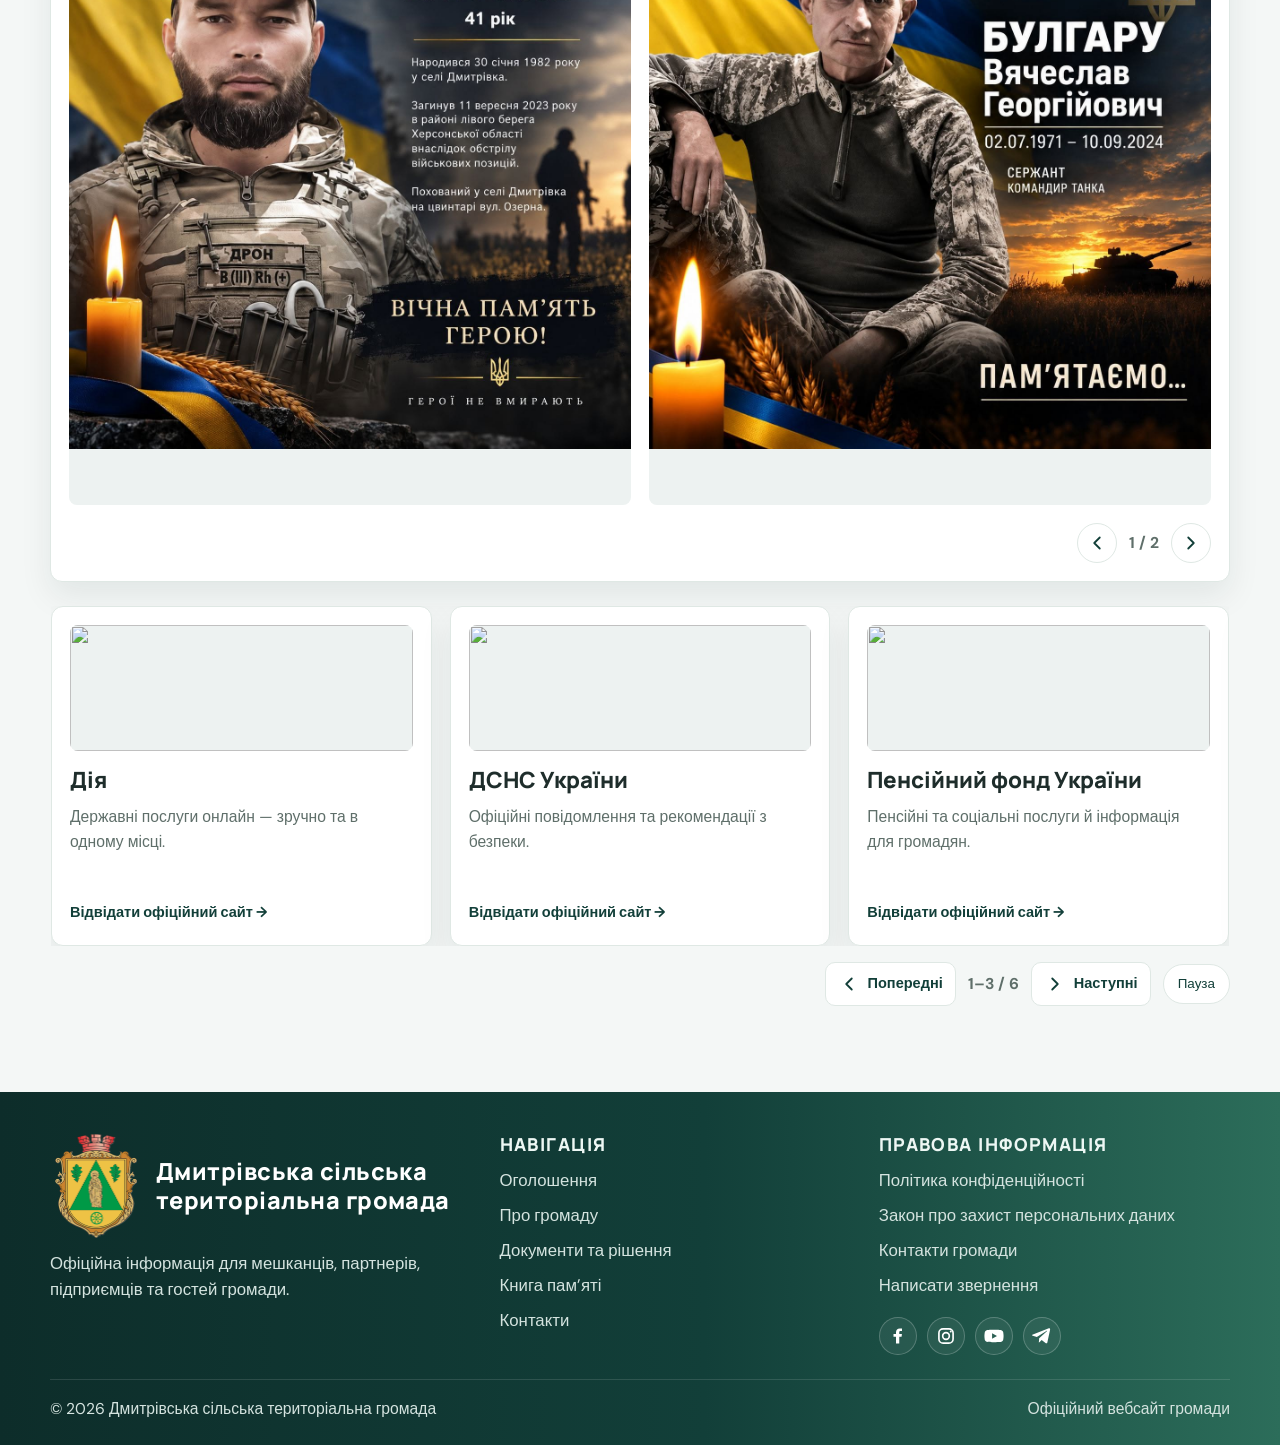
==== commit f27ec9c9: "Fix carousel layout and visible controls Co-authored-by: Copilot <223556219+Copilot@users.noreply.gi" ====
--- a/index.html
+++ b/index.html
@@ -99,7 +99,7 @@
 
             <article class="notice-card" role="group" aria-roledescription="слайд" aria-label="Оголошення 3 з 4">
               <h3>Чи може бути збільшено розмір гранту для масштабування власної справи?</h3>
-              <img class="notice-image" src="Фото%20важливі%20оголошення/Розмір%20гранту.png" alt="Інформація про збільшення розміру гранту">
+              <img class="notice-image" src="Розмір%20гранту.png" alt="Інформація про збільшення розміру гранту">
               <p>Розмір гранту збільшується на 30% для отримувачів на оновлення основних засобів виробництва, знищених чи пошкоджених внаслідок збройної агресії Російської Федерації проти України.</p>
               <time class="notice-date" datetime="2026-10-06">06.10.2026</time>
             </article>
@@ -114,10 +114,12 @@
           <div class="notice-slider-controls" role="group" aria-label="Керування оголошеннями">
             <button class="notice-slider-button" type="button" data-notice-direction="-1" aria-label="Попередні оголошення">
               <svg viewBox="0 0 24 24" aria-hidden="true"><path d="m15 18-6-6 6-6"/></svg>
+              <span>Попередні</span>
             </button>
             <span class="notice-slider-status" aria-live="polite"></span>
             <button class="notice-slider-button" type="button" data-notice-direction="1" aria-label="Наступні оголошення">
               <svg viewBox="0 0 24 24" aria-hidden="true"><path d="m9 18 6-6-6-6"/></svg>
+              <span>Наступні</span>
             </button>
           </div>
         </div>
@@ -172,10 +174,12 @@
           <div class="notice-slider-controls" role="group" aria-label="Керування переліком документів">
             <button class="notice-slider-button" type="button" data-document-direction="-1" aria-label="Попередні документи">
               <svg viewBox="0 0 24 24" aria-hidden="true"><path d="m15 18-6-6 6-6"/></svg>
+              <span>Попередні</span>
             </button>
             <span class="notice-slider-status" aria-live="polite" data-document-status></span>
             <button class="notice-slider-button" type="button" data-document-direction="1" aria-label="Наступні документи">
               <svg viewBox="0 0 24 24" aria-hidden="true"><path d="m9 18 6-6-6-6"/></svg>
+              <span>Наступні</span>
             </button>
           </div>
         </div>
@@ -256,25 +260,25 @@
           </div>
           <div class="public-service-carousel" role="region" aria-label="Державні організації та сервіси" aria-roledescription="карусель">
             <div class="notice-grid public-service-track">
-              <a class="notice-card public-service-card" href="https://diia.gov.ua/" target="_blank" rel="noopener noreferrer" role="group" aria-label="1 з 4 — Дія">
+              <a class="notice-card public-service-card" href="https://diia.gov.ua/" target="_blank" rel="noopener noreferrer" role="group" aria-label="1 з 6 — Дія">
                 <img class="notice-image" src="https://images.unsplash.com/photo-1516321318423-f06f85e504b3?auto=format&fit=crop&w=700&q=80" alt="">
                 <h3>Дія</h3>
                 <p>Державні послуги онлайн — зручно та в одному місці.</p>
                 <span class="public-service-link">Відвідати офіційний сайт →</span>
               </a>
-              <a class="notice-card public-service-card" href="https://dsns.gov.ua/" target="_blank" rel="noopener noreferrer" role="group" aria-label="2 з 4 — ДСНС України">
+              <a class="notice-card public-service-card" href="https://dsns.gov.ua/" target="_blank" rel="noopener noreferrer" role="group" aria-label="2 з 6 — ДСНС України">
                 <img class="notice-image" src="https://images.unsplash.com/photo-1516937941344-00b4e0337589?auto=format&fit=crop&w=700&q=80" alt="">
                 <h3>ДСНС України</h3>
                 <p>Офіційні повідомлення та рекомендації з безпеки.</p>
                 <span class="public-service-link">Відвідати офіційний сайт →</span>
               </a>
-              <a class="notice-card public-service-card" href="https://www.pfu.gov.ua/" target="_blank" rel="noopener noreferrer" role="group" aria-label="3 з 4 — Пенсійний фонд України">
+              <a class="notice-card public-service-card" href="https://www.pfu.gov.ua/" target="_blank" rel="noopener noreferrer" role="group" aria-label="3 з 6 — Пенсійний фонд України">
                 <img class="notice-image" src="https://images.unsplash.com/photo-1529156069898-49953e39b3ac?auto=format&fit=crop&w=700&q=80" alt="">
                 <h3>Пенсійний фонд України</h3>
                 <p>Пенсійні та соціальні послуги й інформація для громадян.</p>
                 <span class="public-service-link">Відвідати офіційний сайт →</span>
               </a>
-              <a class="notice-card public-service-card" href="https://tax.gov.ua/" target="_blank" rel="noopener noreferrer" role="group" aria-label="4 з 4 — Державна податкова служба">
+              <a class="notice-card public-service-card" href="https://tax.gov.ua/" target="_blank" rel="noopener noreferrer" role="group" aria-label="4 з 6 — Державна податкова служба">
                 <img class="notice-image" src="https://images.unsplash.com/photo-1554224155-6726b3ff858f?auto=format&fit=crop&w=700&q=80" alt="">
                 <h3>Державна податкова служба</h3>
                 <p>Податкова інформація та електронні сервіси для платників.</p>
@@ -296,10 +300,12 @@
             <div class="notice-slider-controls public-service-controls" role="group" aria-label="Керування стрічкою державних сервісів">
               <button class="notice-slider-button" type="button" data-public-service-direction="-1" aria-label="Попередні організації">
                 <svg viewBox="0 0 24 24" aria-hidden="true"><path d="m15 18-6-6 6-6"/></svg>
+                <span>Попередні</span>
               </button>
               <span class="notice-slider-status public-service-status" aria-live="off">1–3 / 6</span>
               <button class="notice-slider-button" type="button" data-public-service-direction="1" aria-label="Наступні організації">
                 <svg viewBox="0 0 24 24" aria-hidden="true"><path d="m9 18 6-6-6-6"/></svg>
+                <span>Наступні</span>
               </button>
               <button class="public-service-toggle" type="button" aria-label="Призупинити автоматичне перемикання" aria-pressed="false">Пауза</button>
             </div>
--- a/styles.css
+++ b/styles.css
@@ -378,6 +378,7 @@
 .notice-carousel { min-width: 0; }
 .notice-grid {
   display: flex;
+  flex-wrap: nowrap;
   gap: 18px;
   overflow-x: auto;
   scrollbar-width: none;
@@ -413,15 +414,20 @@
   margin-top: 16px;
 }
 .notice-slider-button {
-  display: grid;
-  width: 40px;
-  height: 40px;
-  place-items: center;
+  display: inline-flex;
+  min-width: 44px;
+  min-height: 44px;
+  align-items: center;
+  justify-content: center;
+  gap: 8px;
+  padding: 0 12px;
   border: 1px solid var(--line);
-  border-radius: 50%;
+  border-radius: 10px;
   background: var(--surface);
   color: var(--primary);
   cursor: pointer;
+  font-size: calc(13px * var(--font-scale));
+  font-weight: 700;
 }
 .notice-slider-button:hover:not(:disabled) {
   background: var(--primary);
@@ -434,6 +440,7 @@
 .notice-slider-button svg {
   width: 22px;
   height: 22px;
+  flex: 0 0 auto;
   fill: none;
   stroke: currentColor;
   stroke-linecap: round;
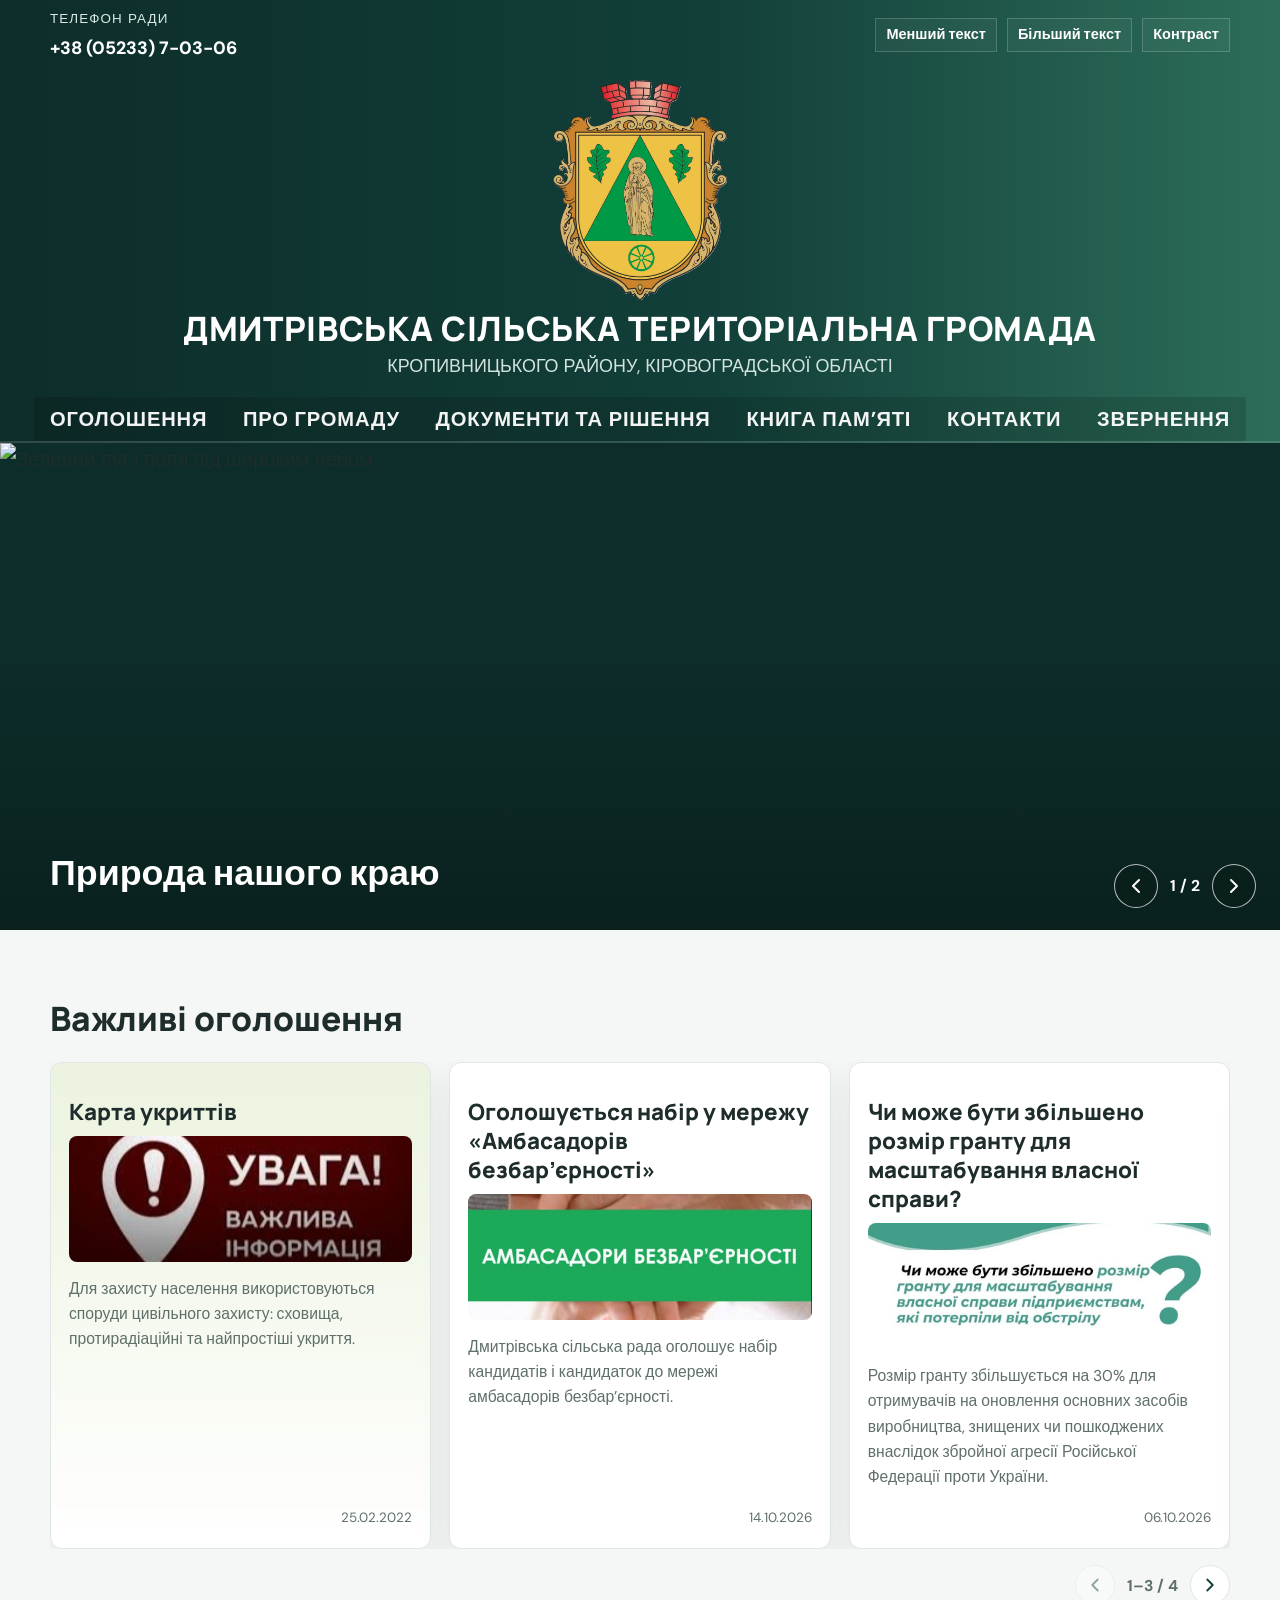
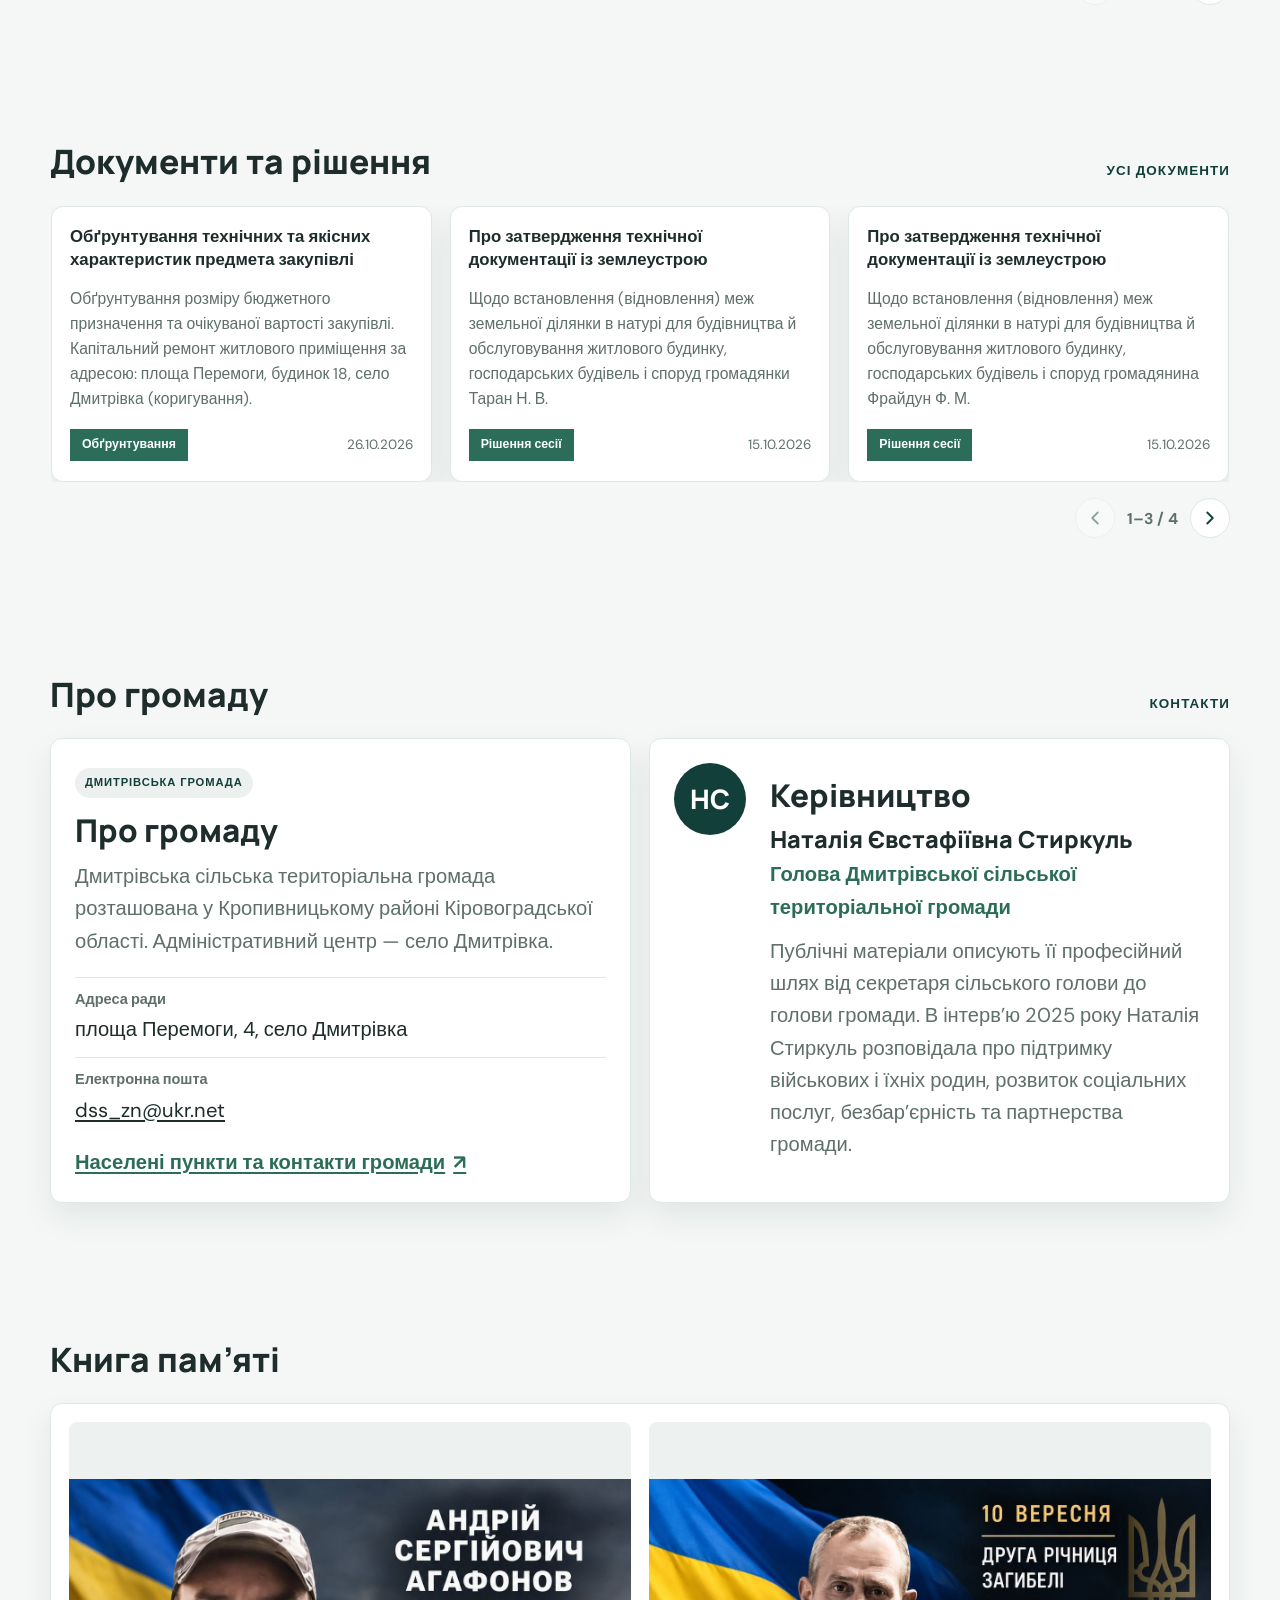
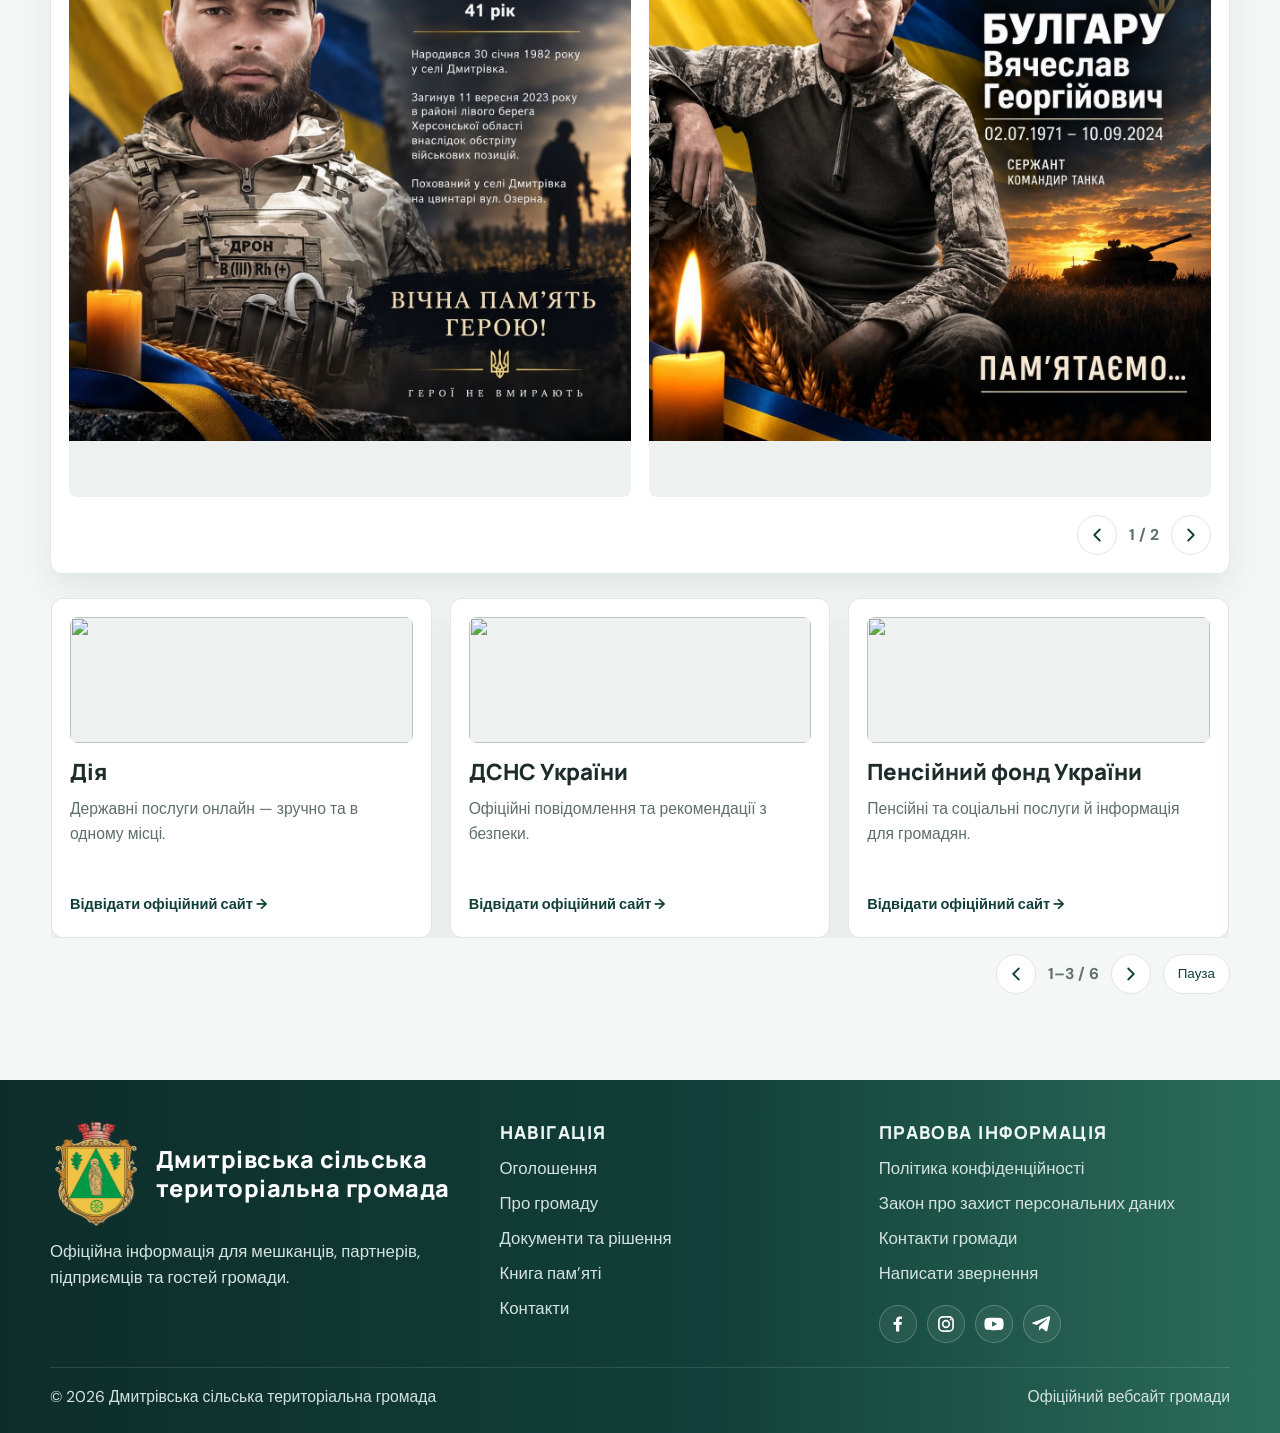
==== commit 727f9047: "Restore arrow-only carousel buttons Co-authored-by: Copilot <223556219+Copilot@users.noreply.github." ====
--- a/index.html
+++ b/index.html
@@ -114,12 +114,10 @@
           <div class="notice-slider-controls" role="group" aria-label="Керування оголошеннями">
             <button class="notice-slider-button" type="button" data-notice-direction="-1" aria-label="Попередні оголошення">
               <svg viewBox="0 0 24 24" aria-hidden="true"><path d="m15 18-6-6 6-6"/></svg>
-              <span>Попередні</span>
             </button>
             <span class="notice-slider-status" aria-live="polite"></span>
             <button class="notice-slider-button" type="button" data-notice-direction="1" aria-label="Наступні оголошення">
               <svg viewBox="0 0 24 24" aria-hidden="true"><path d="m9 18 6-6-6-6"/></svg>
-              <span>Наступні</span>
             </button>
           </div>
         </div>
@@ -174,12 +172,10 @@
           <div class="notice-slider-controls" role="group" aria-label="Керування переліком документів">
             <button class="notice-slider-button" type="button" data-document-direction="-1" aria-label="Попередні документи">
               <svg viewBox="0 0 24 24" aria-hidden="true"><path d="m15 18-6-6 6-6"/></svg>
-              <span>Попередні</span>
             </button>
             <span class="notice-slider-status" aria-live="polite" data-document-status></span>
             <button class="notice-slider-button" type="button" data-document-direction="1" aria-label="Наступні документи">
               <svg viewBox="0 0 24 24" aria-hidden="true"><path d="m9 18 6-6-6-6"/></svg>
-              <span>Наступні</span>
             </button>
           </div>
         </div>
@@ -300,12 +296,10 @@
             <div class="notice-slider-controls public-service-controls" role="group" aria-label="Керування стрічкою державних сервісів">
               <button class="notice-slider-button" type="button" data-public-service-direction="-1" aria-label="Попередні організації">
                 <svg viewBox="0 0 24 24" aria-hidden="true"><path d="m15 18-6-6 6-6"/></svg>
-                <span>Попередні</span>
               </button>
               <span class="notice-slider-status public-service-status" aria-live="off">1–3 / 6</span>
               <button class="notice-slider-button" type="button" data-public-service-direction="1" aria-label="Наступні організації">
                 <svg viewBox="0 0 24 24" aria-hidden="true"><path d="m9 18 6-6-6-6"/></svg>
-                <span>Наступні</span>
               </button>
               <button class="public-service-toggle" type="button" aria-label="Призупинити автоматичне перемикання" aria-pressed="false">Пауза</button>
             </div>
--- a/styles.css
+++ b/styles.css
@@ -414,20 +414,15 @@
   margin-top: 16px;
 }
 .notice-slider-button {
-  display: inline-flex;
-  min-width: 44px;
-  min-height: 44px;
-  align-items: center;
-  justify-content: center;
-  gap: 8px;
-  padding: 0 12px;
+  display: grid;
+  width: 40px;
+  height: 40px;
+  place-items: center;
   border: 1px solid var(--line);
-  border-radius: 10px;
+  border-radius: 50%;
   background: var(--surface);
   color: var(--primary);
   cursor: pointer;
-  font-size: calc(13px * var(--font-scale));
-  font-weight: 700;
 }
 .notice-slider-button:hover:not(:disabled) {
   background: var(--primary);
@@ -440,7 +435,6 @@
 .notice-slider-button svg {
   width: 22px;
   height: 22px;
-  flex: 0 0 auto;
   fill: none;
   stroke: currentColor;
   stroke-linecap: round;
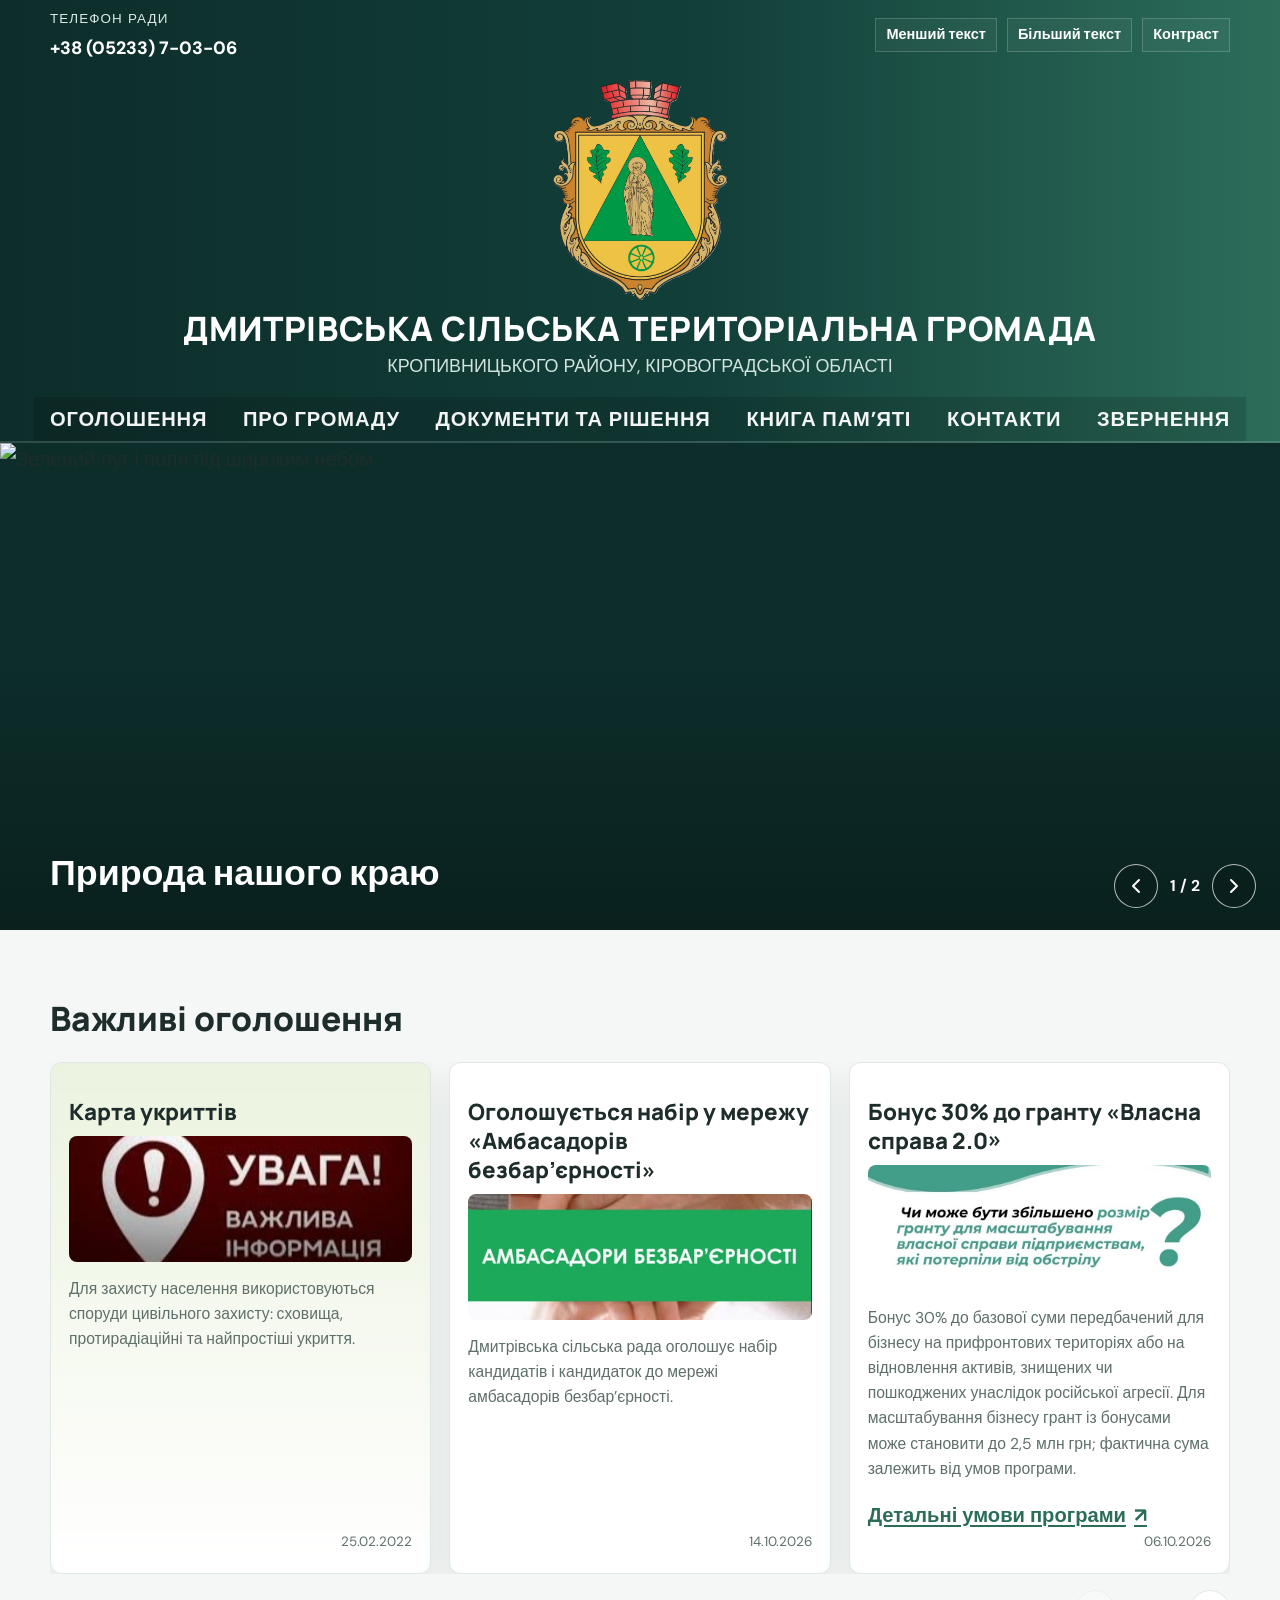
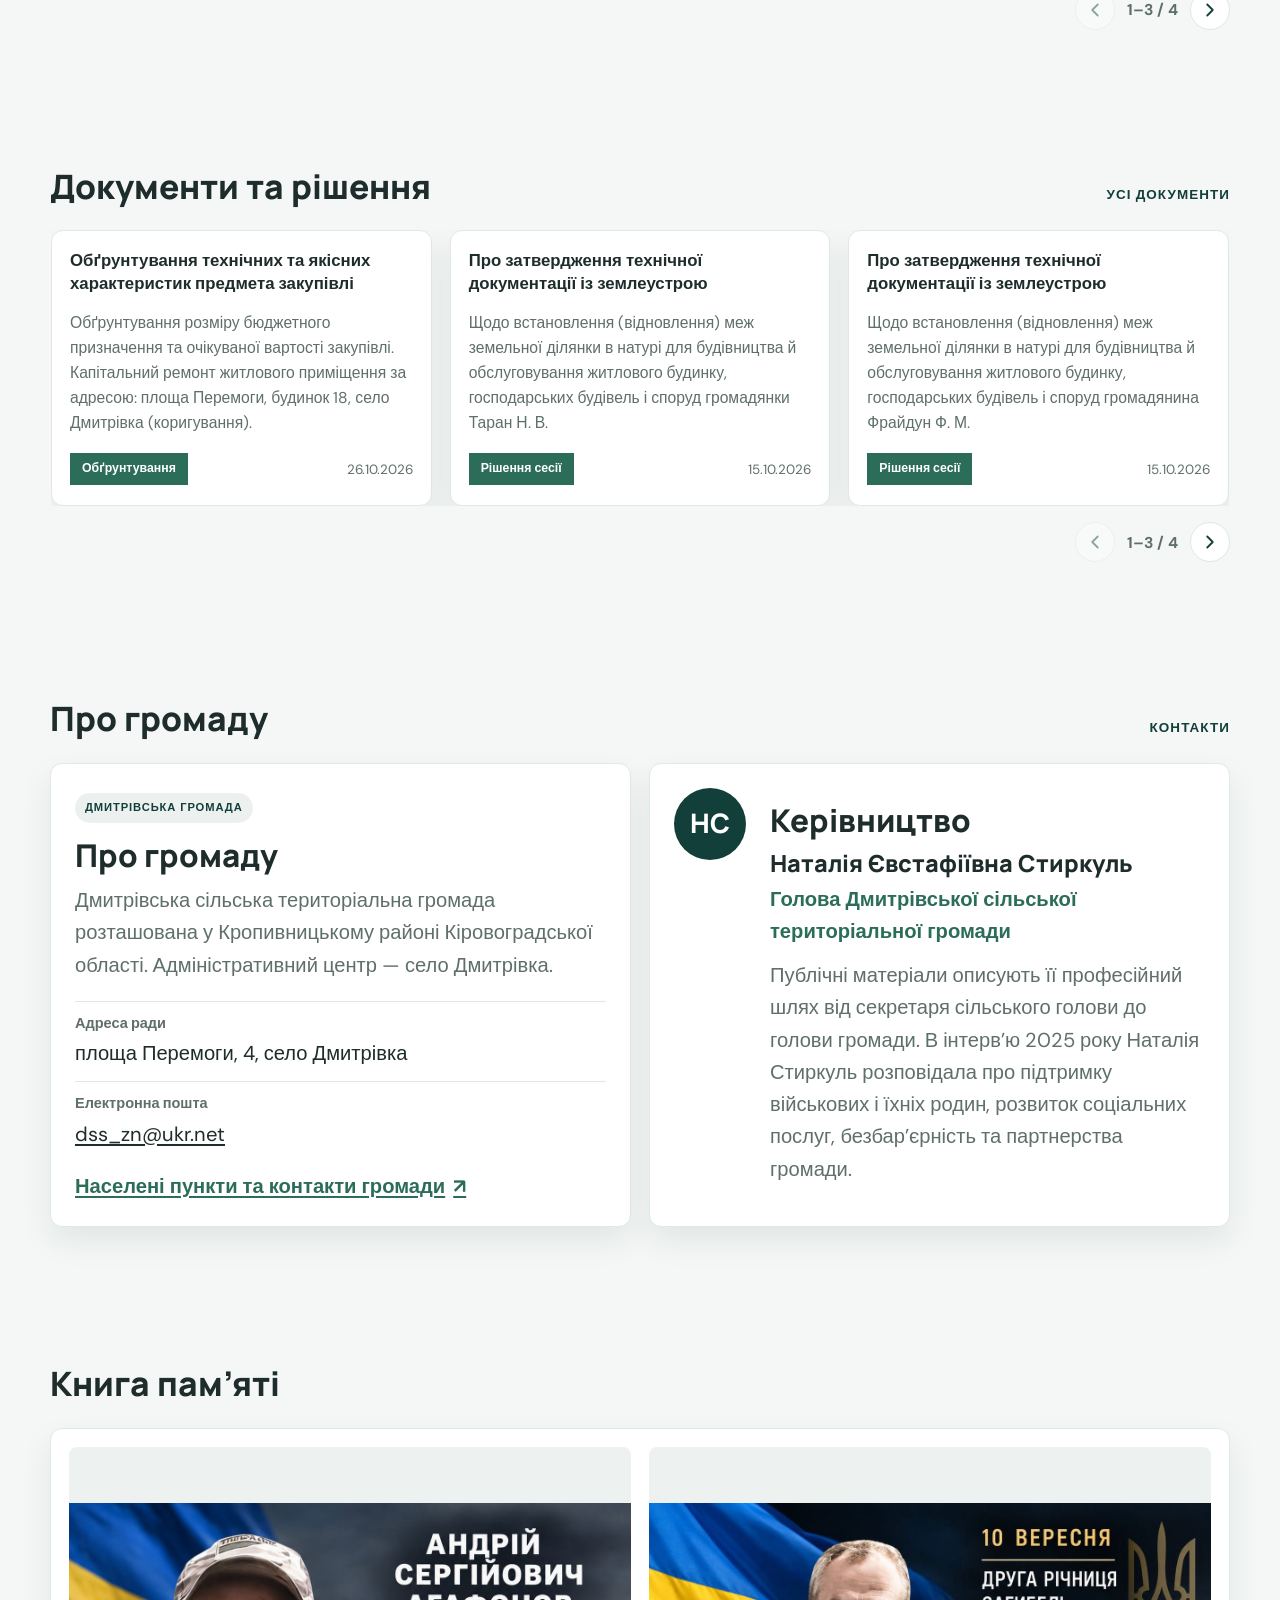
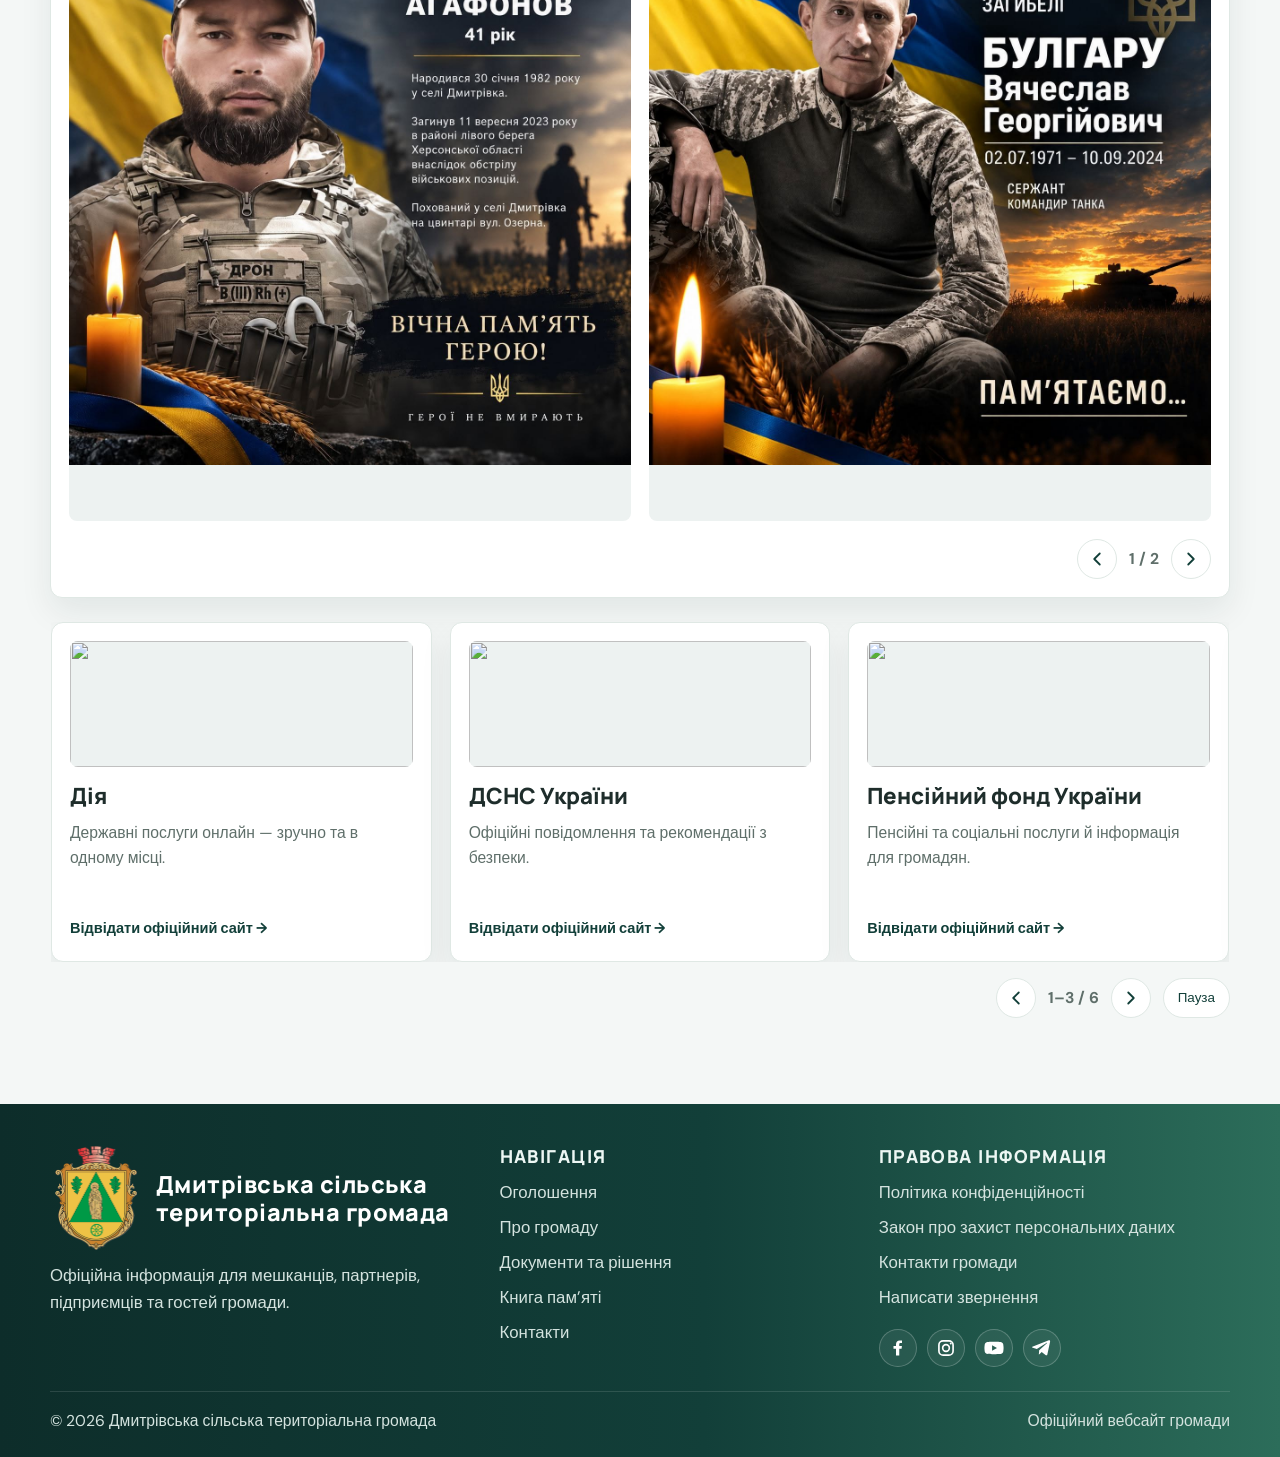
==== commit 8c5fd25a: "Clarify grant increase eligibility and limit Co-authored-by: Copilot <223556219+Copilot@users.norepl" ====
--- a/index.html
+++ b/index.html
@@ -98,9 +98,10 @@
             </article>
 
             <article class="notice-card" role="group" aria-roledescription="слайд" aria-label="Оголошення 3 з 4">
-              <h3>Чи може бути збільшено розмір гранту для масштабування власної справи?</h3>
-              <img class="notice-image" src="Розмір%20гранту.png" alt="Інформація про збільшення розміру гранту">
-              <p>Розмір гранту збільшується на 30% для отримувачів на оновлення основних засобів виробництва, знищених чи пошкоджених внаслідок збройної агресії Російської Федерації проти України.</p>
+              <h3>Бонус 30% до гранту «Власна справа 2.0»</h3>
+              <img class="notice-image" src="Фото%20важливі%20оголошення/Розмір%20гранту.png" alt="Чи може бути збільшено розмір гранту для бізнесу, який постраждав від обстрілу">
+              <p>Бонус 30% до базової суми передбачений для бізнесу на прифронтових територіях або на відновлення активів, знищених чи пошкоджених унаслідок російської агресії. Для масштабування бізнесу грант із бонусами може становити до 2,5 млн грн; фактична сума залежить від умов програми.</p>
+              <a class="source-link" href="https://me.gov.ua/News/Detail/cd0053ac-dcc8-4127-bf74-f54250a645ca?lang=uk-UA&amp;title=VlasnaSprava2-0" target="_blank" rel="noopener noreferrer">Детальні умови програми <span aria-hidden="true">↗</span></a>
               <time class="notice-date" datetime="2026-10-06">06.10.2026</time>
             </article>
 
@@ -408,8 +409,12 @@
       let publicServiceTimer = null;
       let publicServicePaused = window.matchMedia('(prefers-reduced-motion: reduce)').matches;
       let publicServiceInteractionPaused = false;
-      const memorySlidesPerPage = 2;
-      const memoryPageCount = Math.ceil(memorySlides.length / memorySlidesPerPage);
+      function getMemorySlidesPerPage() {
+        return window.matchMedia('(max-width: 640px), (pointer: coarse)').matches ? 1 : 2;
+      }
+
+      let memorySlidesPerPage = getMemorySlidesPerPage();
+      let memoryPageCount = Math.ceil(memorySlides.length / memorySlidesPerPage);
 
       let fontScale = Number.parseFloat(getComputedStyle(root).getPropertyValue('--font-scale'));
       const minScale = 0.9;
@@ -543,7 +548,7 @@
       updateDocumentSlider();
 
       function showMemoryPage(page) {
-        activeMemoryPage = page;
+        activeMemoryPage = Math.max(0, Math.min(memoryPageCount - 1, page));
         memorySlides.forEach(function (slide, index) {
           slide.hidden = Math.floor(index / memorySlidesPerPage) !== activeMemoryPage;
         });
@@ -551,6 +556,18 @@
       }
 
       showMemoryPage(activeMemoryPage);
+
+      window.addEventListener('resize', function () {
+        const nextSlidesPerPage = getMemorySlidesPerPage();
+        if (nextSlidesPerPage === memorySlidesPerPage) {
+          return;
+        }
+
+        const firstVisibleSlide = activeMemoryPage * memorySlidesPerPage;
+        memorySlidesPerPage = nextSlidesPerPage;
+        memoryPageCount = Math.ceil(memorySlides.length / memorySlidesPerPage);
+        showMemoryPage(Math.floor(firstVisibleSlide / memorySlidesPerPage));
+      });
 
       memoryButtons.forEach(function (button) {
         button.addEventListener('click', function () {
--- a/styles.css
+++ b/styles.css
@@ -802,7 +802,7 @@
   .cta-actions { justify-content: flex-start; }
 }
 
-@media (max-width: 640px) {
+@media (max-width: 640px), (pointer: coarse) {
   .topbar-inner { flex-wrap: wrap; }
   .site-header .brand { justify-self: center; }
   .site-header .brand-logo { width: 160px; height: 190px; }
@@ -810,6 +810,14 @@
   .site-header .brand-caption { font-size: calc(16px * var(--font-scale)); }
   .button { width: 100%; }
   .notice-card { flex-basis: 100%; }
+  .memory-slides { grid-template-columns: minmax(0, 1fr); }
+  .memory-slide { aspect-ratio: auto; }
+  .memory-slide img {
+    width: 100%;
+    height: auto;
+    max-height: 70vh;
+    object-fit: contain;
+  }
   .leader-card .lead-body {
     padding: 116px 20px 20px;
   }
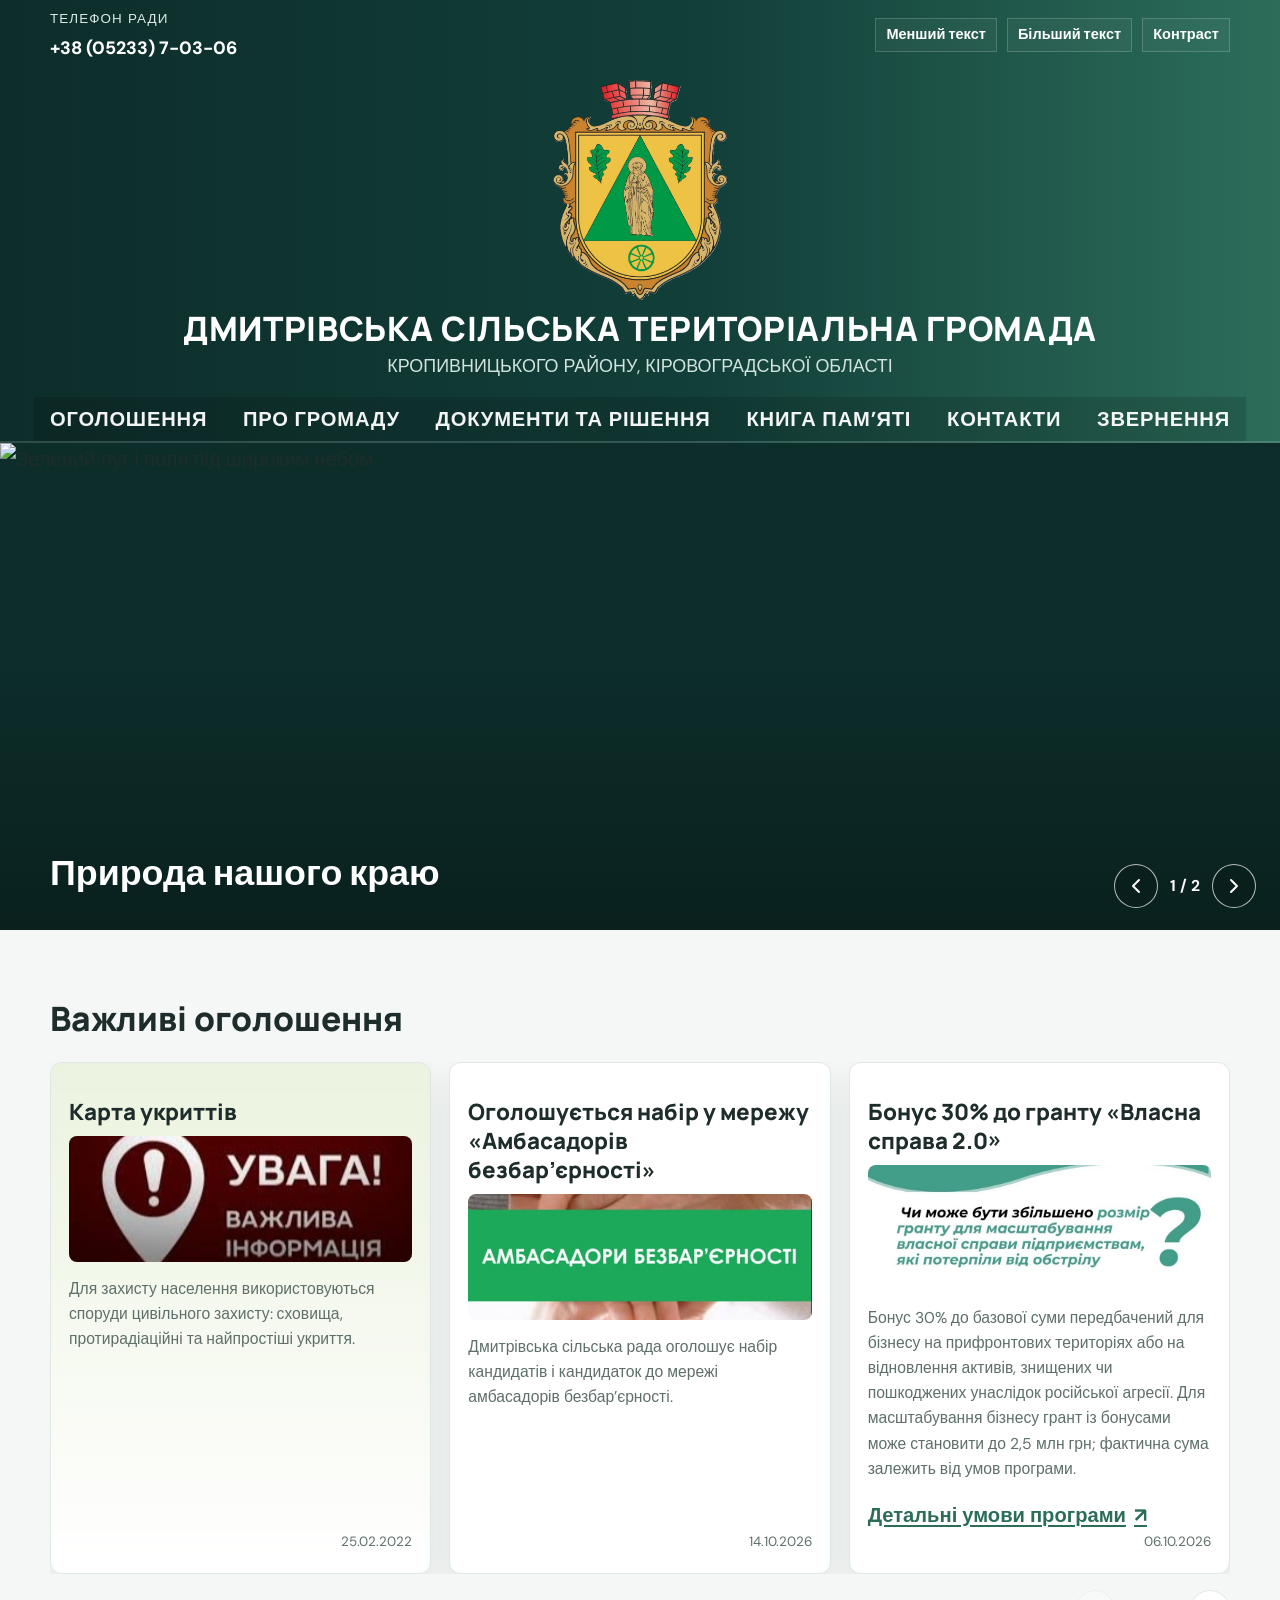
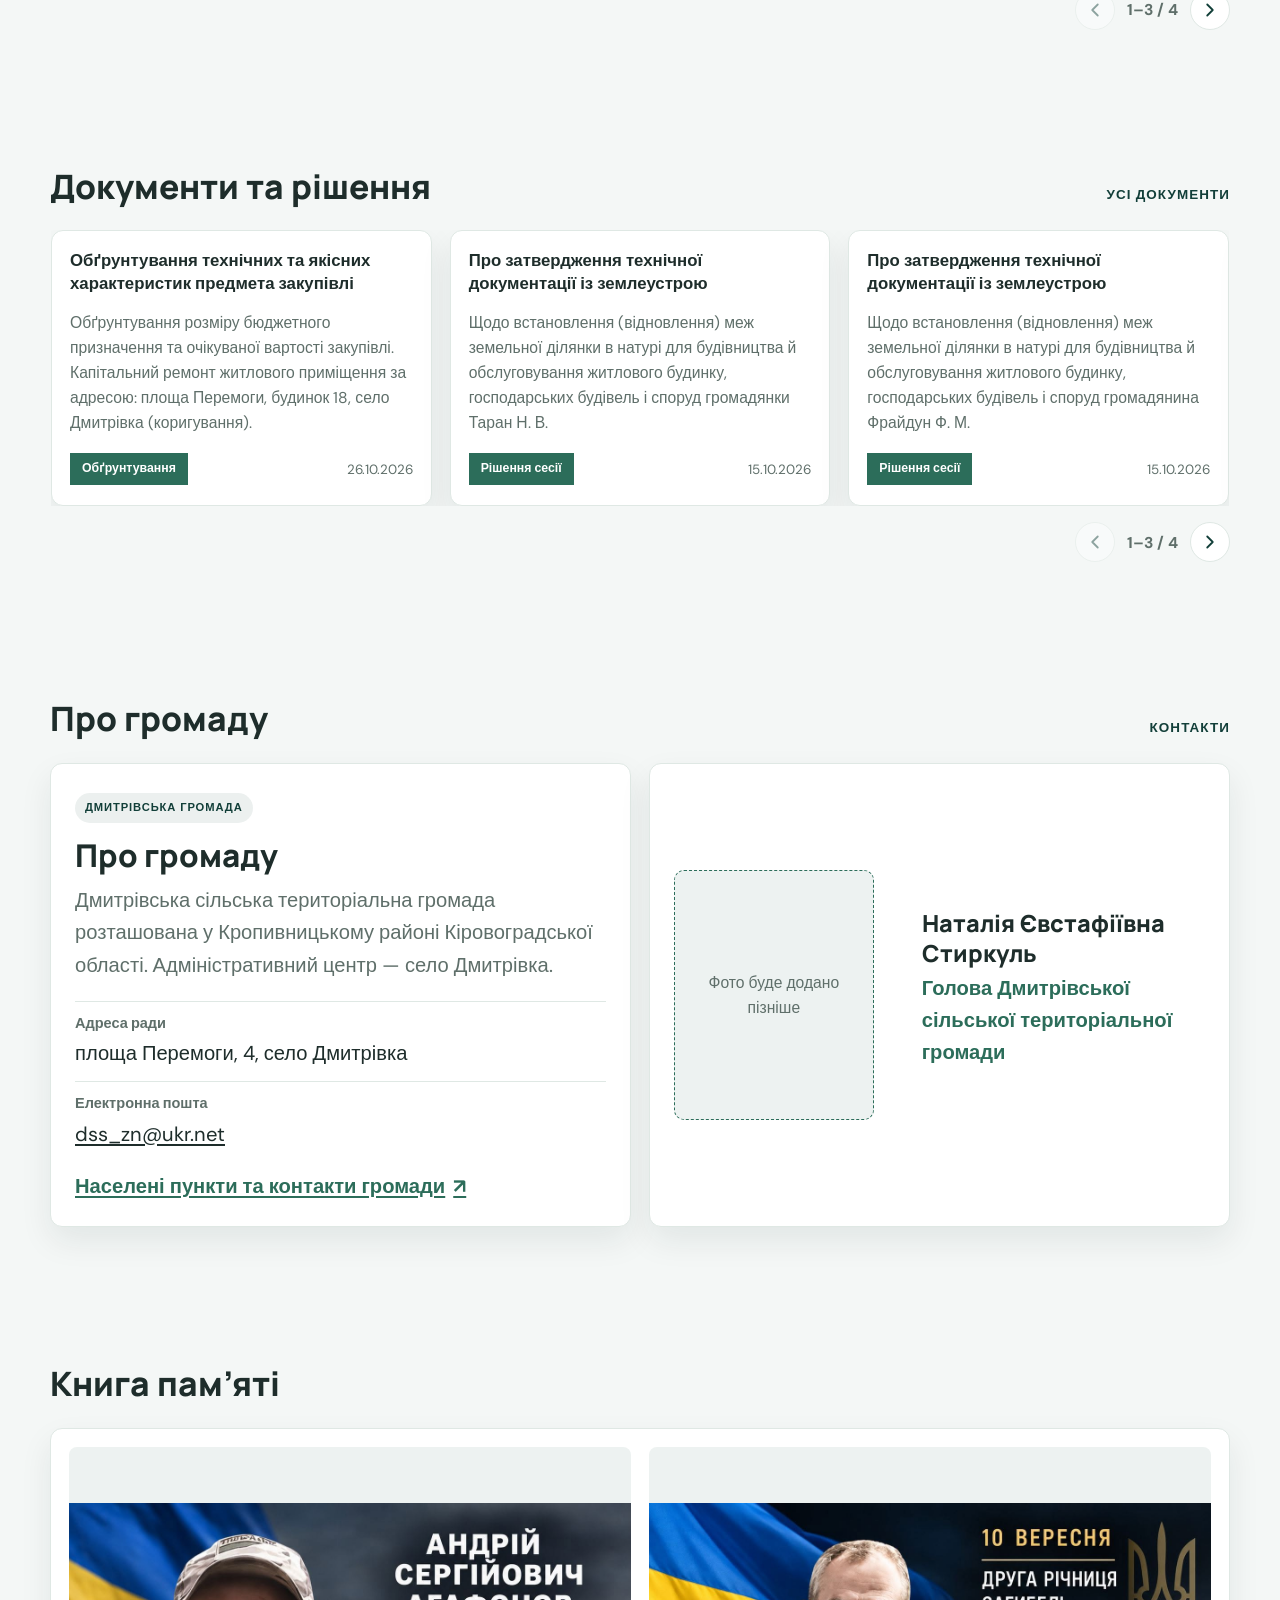
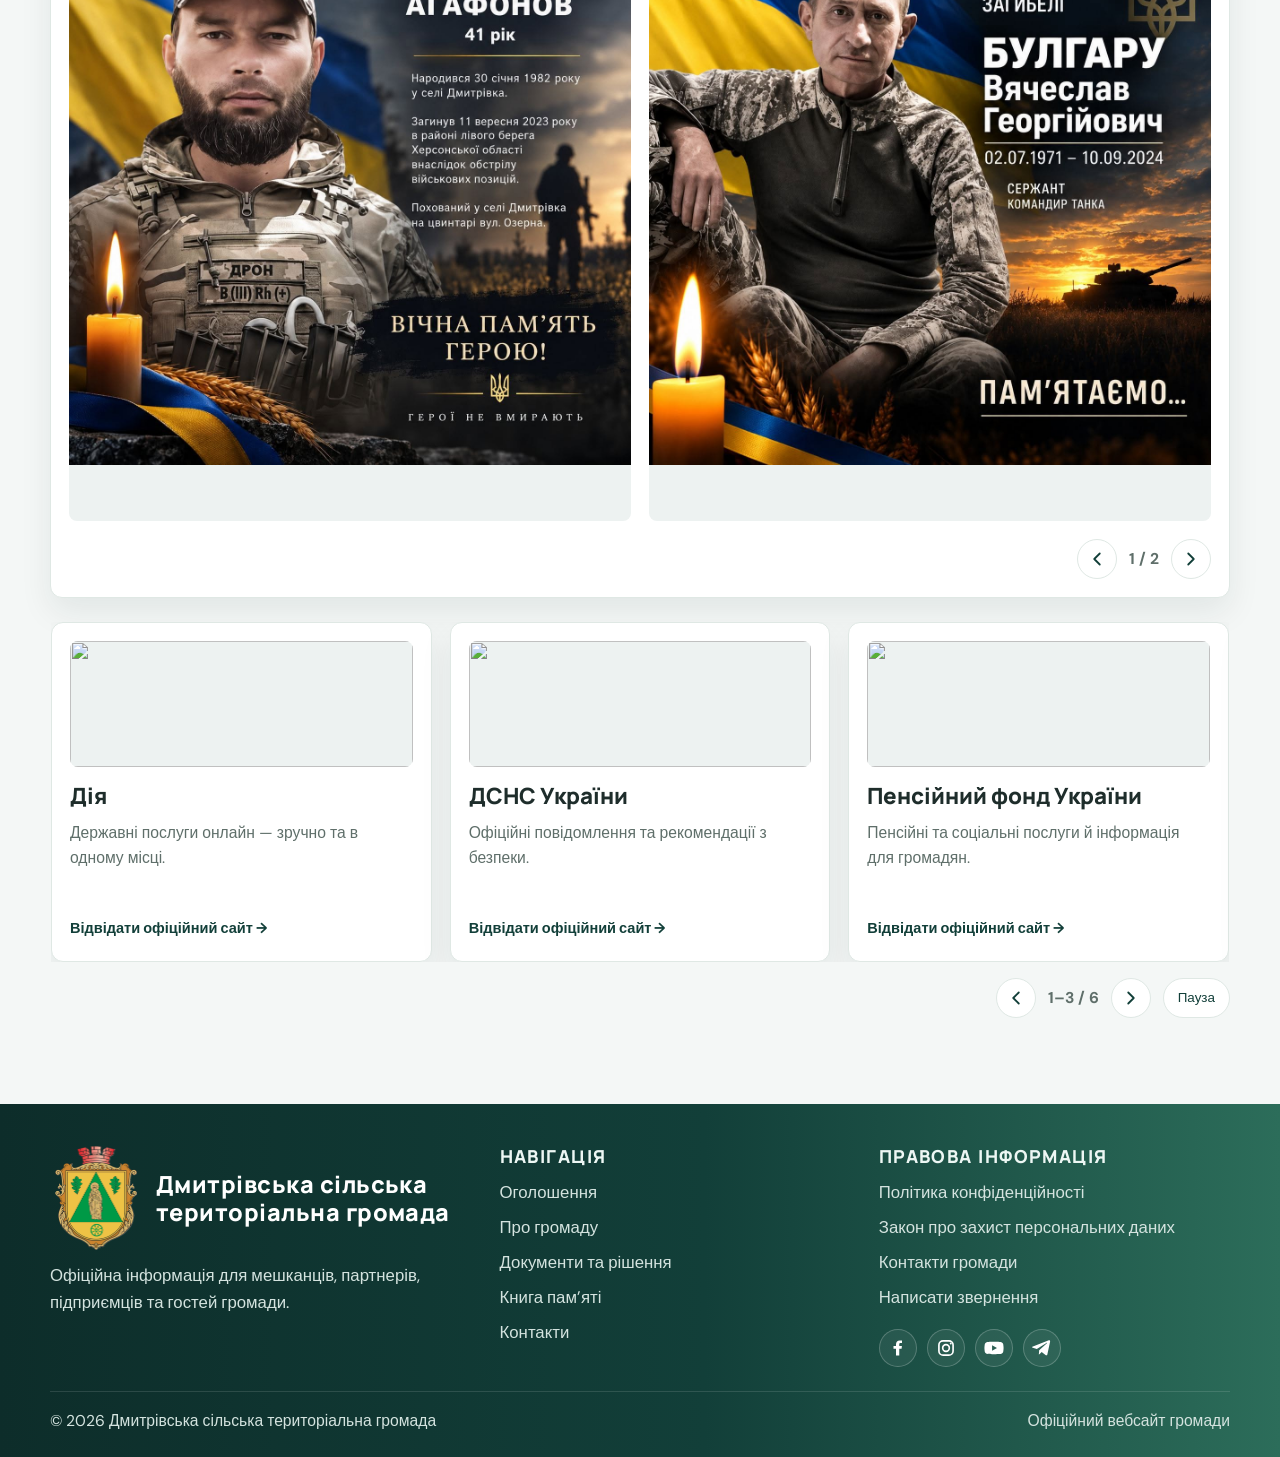
==== commit 185e7510: "Prepare leadership card for portrait Co-authored-by: Copilot <223556219+Copilot@users.noreply.github" ====
--- a/index.html
+++ b/index.html
@@ -211,12 +211,12 @@
           </article>
 
           <article class="lead-card leader-card">
-            <div class="leader-initials" aria-hidden="true">НС</div>
+            <div class="leader-photo-placeholder" role="img" aria-label="Місце для майбутнього фото Наталії Євстафіївни Стиркуль">
+              <span>Фото буде додано пізніше</span>
+            </div>
             <div class="lead-body">
-              <h3>Керівництво</h3>
               <p class="leader-name">Наталія Євстафіївна Стиркуль</p>
               <p class="leader-title">Голова Дмитрівської сільської територіальної громади</p>
-              <p>Публічні матеріали описують її професійний шлях від секретаря сільського голови до голови громади. В інтерв’ю 2025 року Наталія Стиркуль розповідала про підтримку військових і їхніх родин, розвиток соціальних послуг, безбар’єрність та партнерства громади.</p>
             </div>
           </article>
         </div>
--- a/styles.css
+++ b/styles.css
@@ -508,8 +508,11 @@
   display: flex;
 }
 .leader-card {
-  position: relative;
-  overflow: hidden;
+  display: grid;
+  grid-template-columns: minmax(140px, 0.65fr) minmax(0, 1fr);
+  align-items: center;
+  gap: 24px;
+  padding: 24px;
 }
 .lead-body {
   padding: 24px;
@@ -556,21 +559,19 @@
   text-decoration: underline;
   text-underline-offset: 3px;
 }
-.leader-card .lead-body {
-  padding-left: 120px;
-}
-.leader-initials {
-  position: absolute;
-  top: 24px;
-  left: 24px;
-  display: grid;
-  width: 72px;
-  height: 72px;
+.leader-photo-placeholder {
+  display: grid;
+  width: 100%;
+  min-height: 220px;
+  aspect-ratio: 4 / 5;
   place-items: center;
-  border-radius: 50%;
-  background: var(--primary);
-  color: var(--surface);
-  font: 800 calc(24px * var(--font-scale))/1 "Manrope", sans-serif;
+  padding: 16px;
+  border: 1px dashed var(--secondary);
+  border-radius: 10px;
+  background: var(--bg-soft);
+  color: var(--muted);
+  text-align: center;
+  font-size: calc(14px * var(--font-scale));
 }
 .lead-body .leader-title {
   margin: 0 0 12px;
@@ -818,9 +819,17 @@
     max-height: 70vh;
     object-fit: contain;
   }
-  .leader-card .lead-body {
-    padding: 116px 20px 20px;
+  .leader-card {
+    grid-template-columns: minmax(0, 1fr);
+    gap: 16px;
+    padding: 20px;
   }
+  .leader-photo-placeholder {
+    width: min(100%, 220px);
+    min-height: 0;
+    justify-self: center;
+  }
+  .leader-card .lead-body { padding: 0; }
   .section-heading {
     flex-direction: column;
     align-items: flex-start;
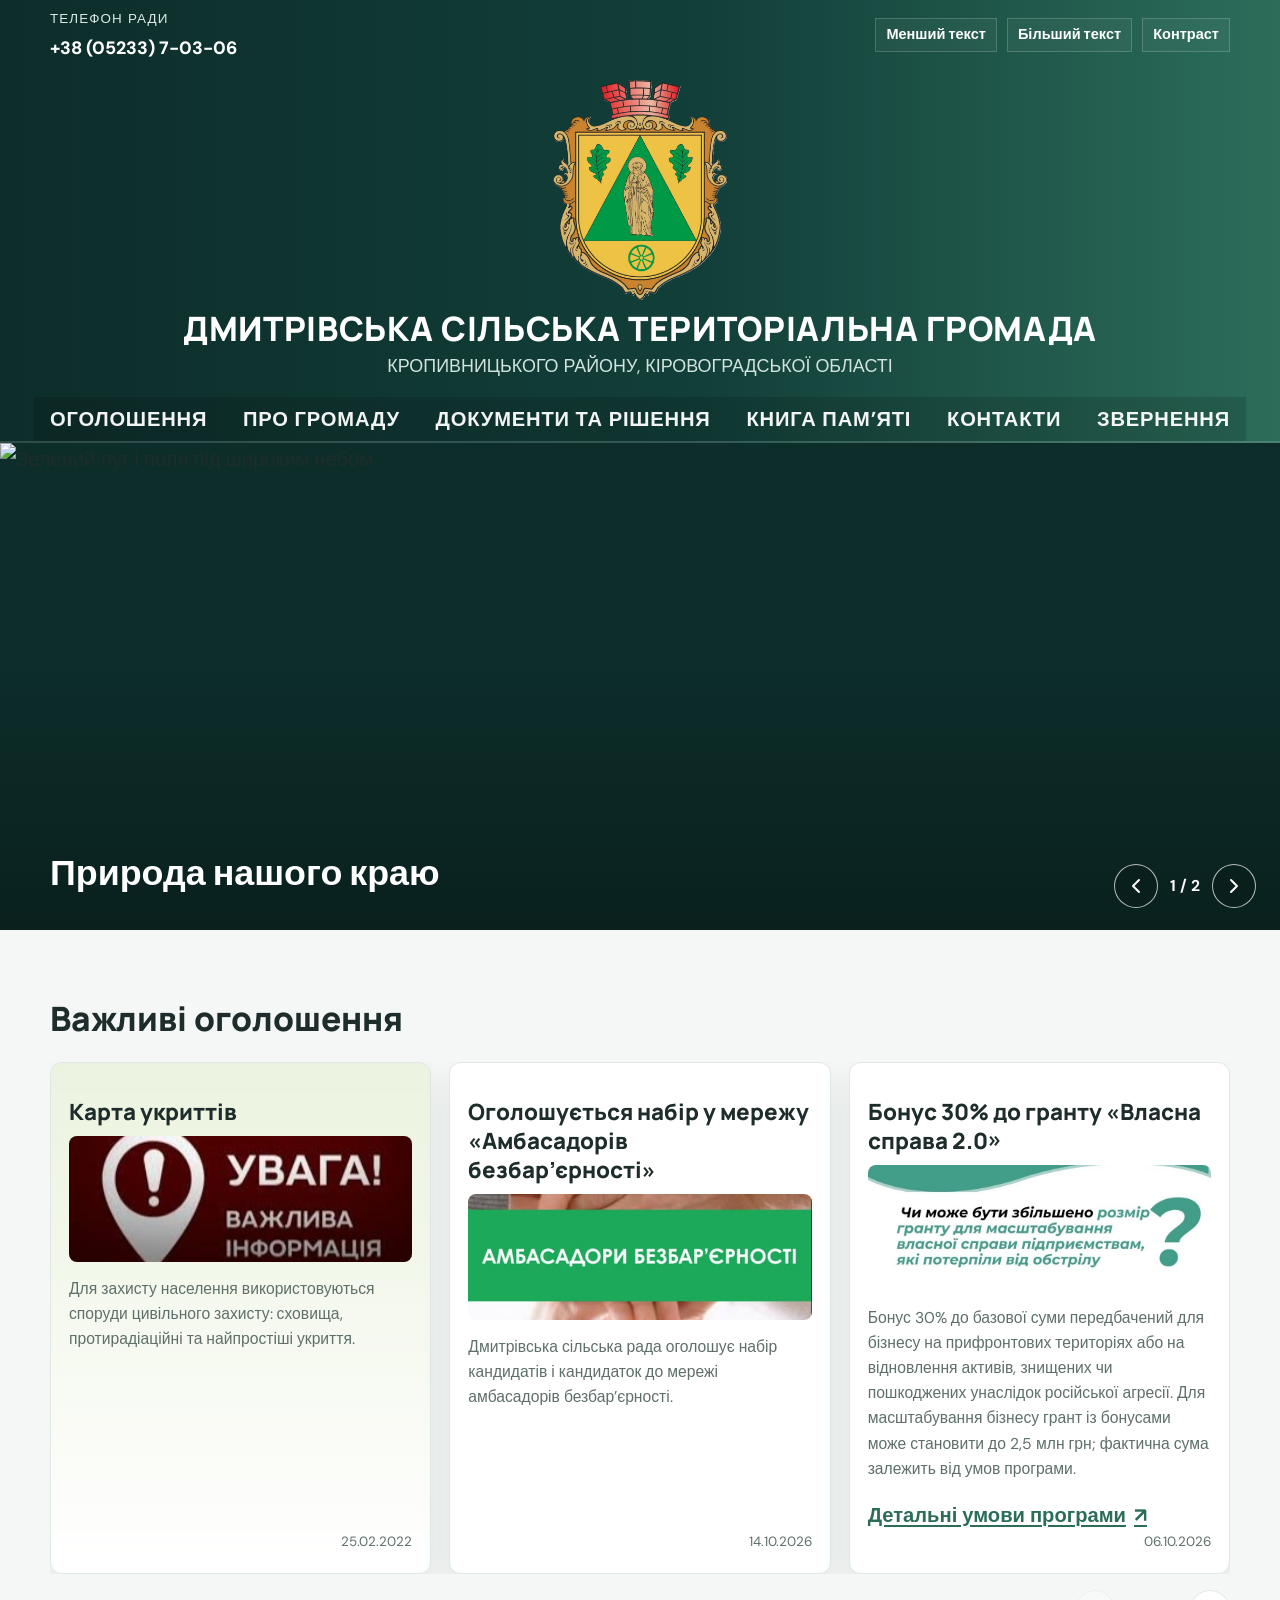
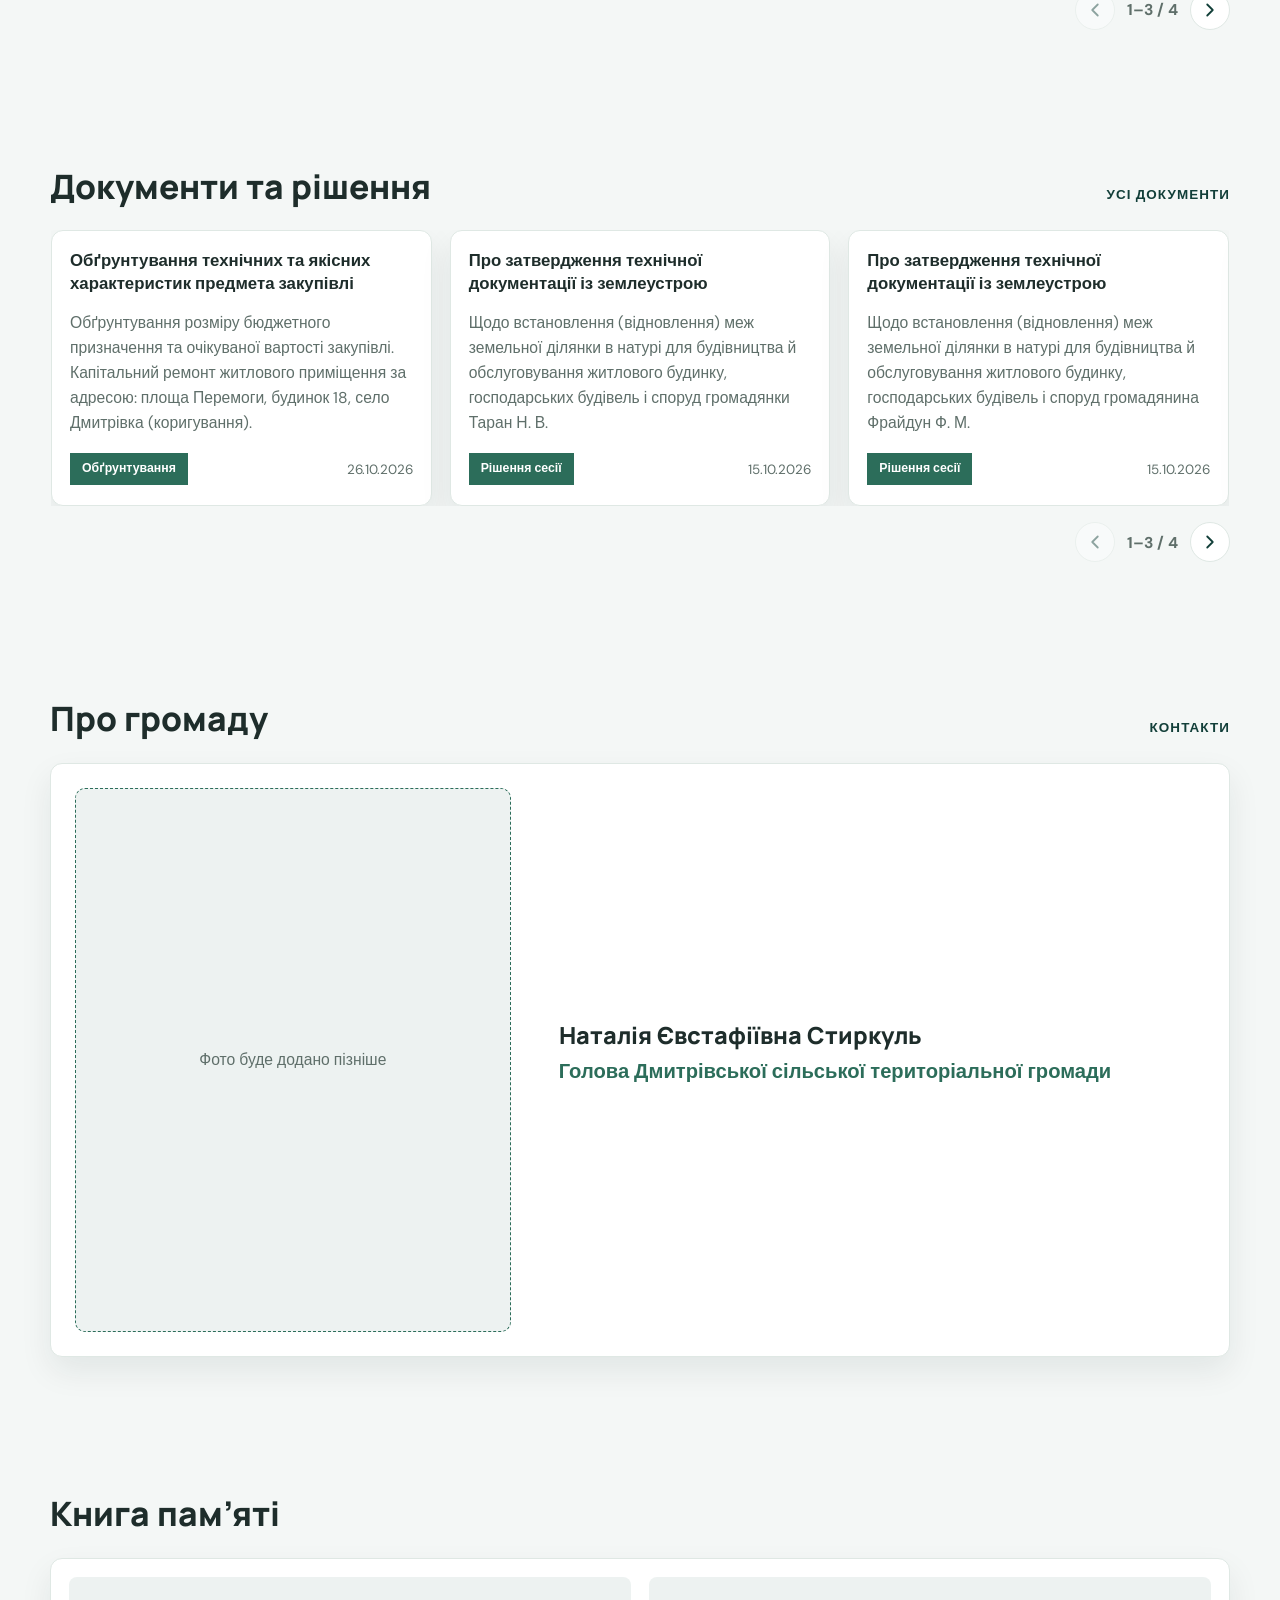
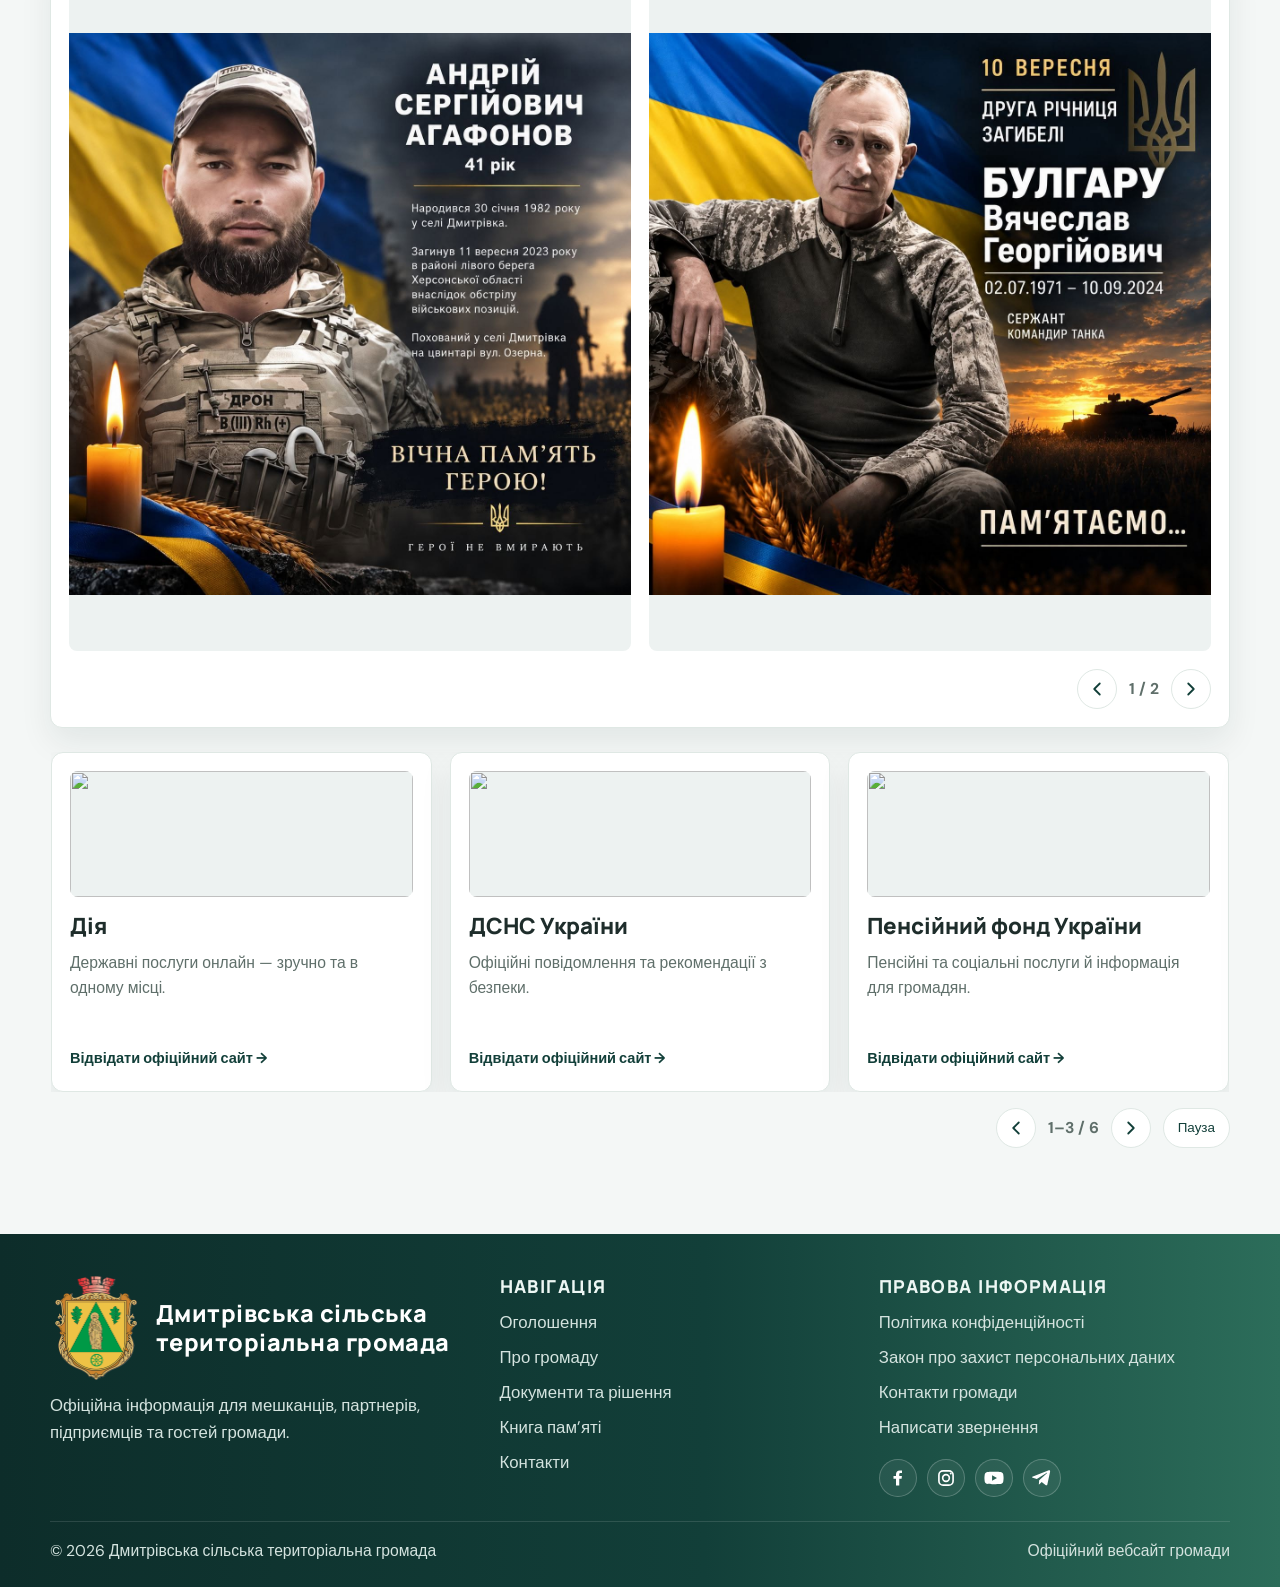
==== commit 06ea6801: "Remove community information card Co-authored-by: Copilot <223556219+Copilot@users.noreply.github.co" ====
--- a/index.html
+++ b/index.html
@@ -191,25 +191,6 @@
         </div>
 
         <div class="lead-grid">
-          <article class="lead-card community-card">
-            <div class="lead-body">
-              <span class="lead-badge">Дмитрівська громада</span>
-              <h3>Про громаду</h3>
-              <p>Дмитрівська сільська територіальна громада розташована у Кропивницькому районі Кіровоградської області. Адміністративний центр — село Дмитрівка.</p>
-              <dl class="community-details">
-                <div>
-                  <dt>Адреса ради</dt>
-                  <dd>площа Перемоги, 4, село Дмитрівка</dd>
-                </div>
-                <div>
-                  <dt>Електронна пошта</dt>
-                  <dd><a href="mailto:dss_zn@ukr.net">dss_zn@ukr.net</a></dd>
-                </div>
-              </dl>
-              <a class="source-link" href="https://dmitrovka-otg.gov.ua/contacts" target="_blank" rel="noopener noreferrer">Населені пункти та контакти громади <span aria-hidden="true">↗</span></a>
-            </div>
-          </article>
-
           <article class="lead-card leader-card">
             <div class="leader-photo-placeholder" role="img" aria-label="Місце для майбутнього фото Наталії Євстафіївни Стиркуль">
               <span>Фото буде додано пізніше</span>
--- a/styles.css
+++ b/styles.css
@@ -508,6 +508,7 @@
   display: flex;
 }
 .leader-card {
+  grid-column: 1 / -1;
   display: grid;
   grid-template-columns: minmax(140px, 0.65fr) minmax(0, 1fr);
   align-items: center;
